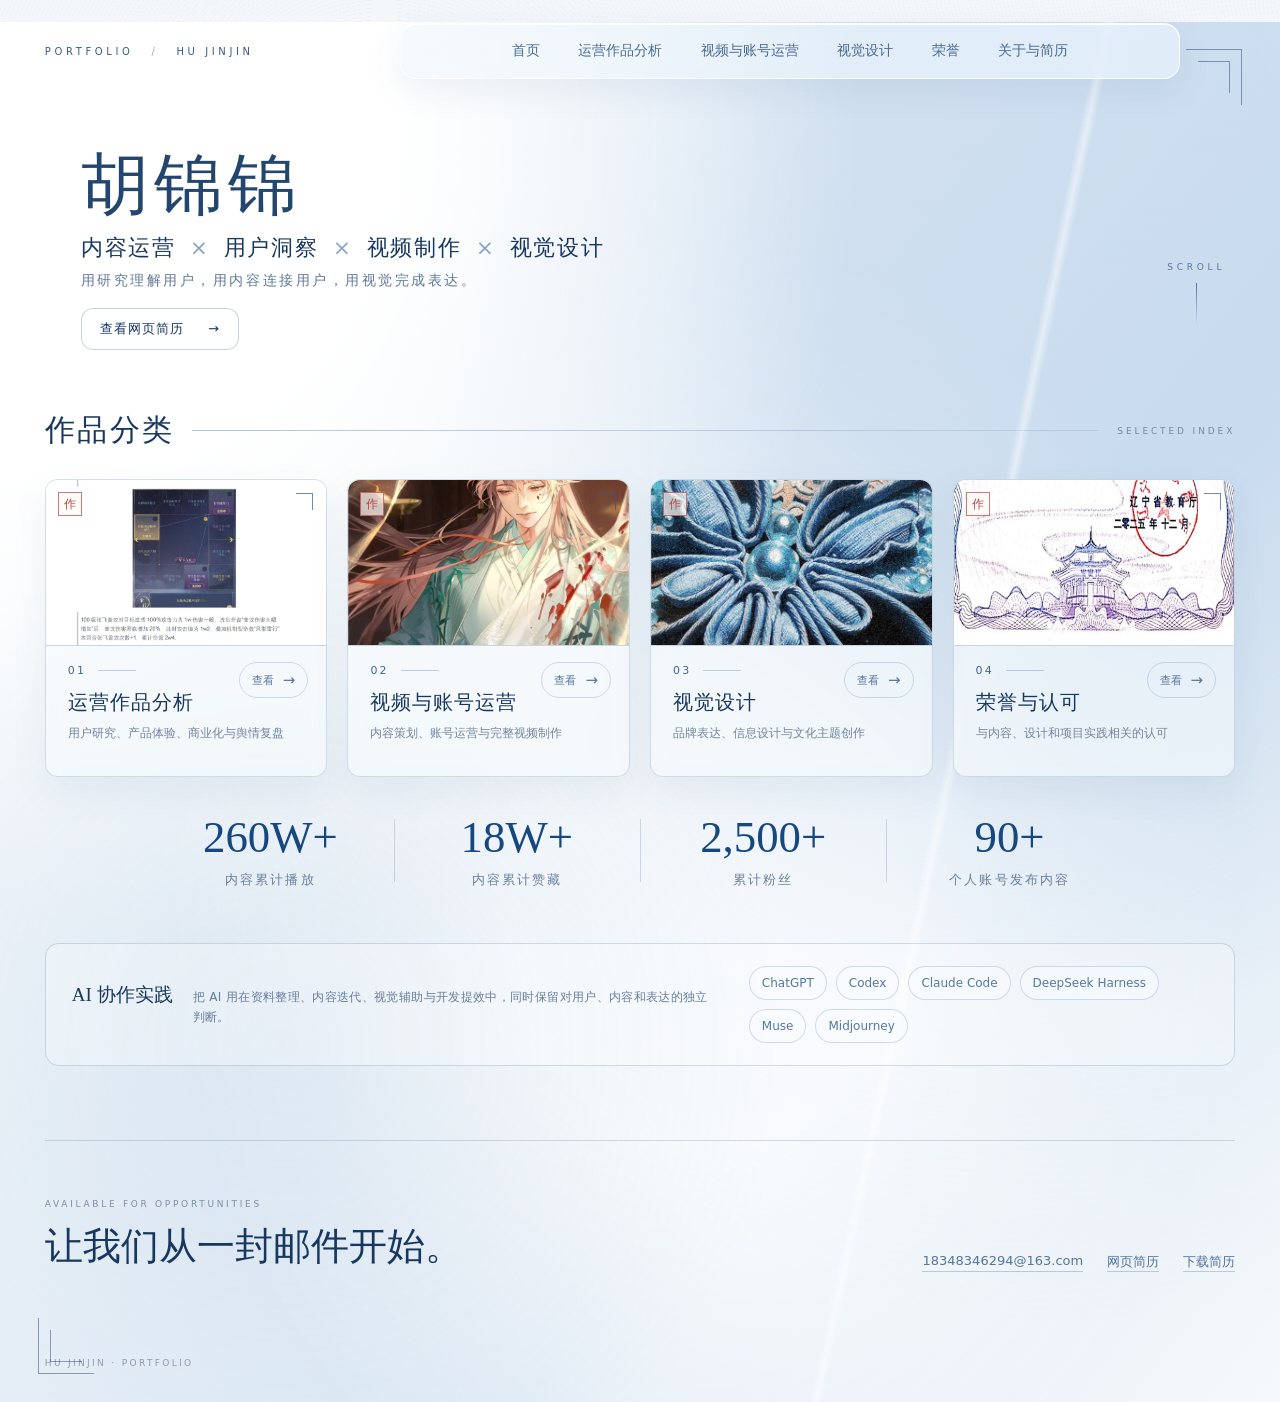
==== index.html @ 14b37a52 "Align supplemental video card aspect ratio" ====
<!doctype html>
<html lang="zh-CN">
  <head>
    <meta charset="UTF-8" />
    <meta name="viewport" content="width=device-width, initial-scale=1.0" />
    <meta name="description" content="胡锦锦的个人作品集：用户洞察、内容运营、视频制作与视觉设计。" />
    <meta name="theme-color" content="#eef4f9" />
    <title>胡锦锦｜个人作品集</title>
    <script type="module" crossorigin src="/assets/index-CHPSsjRW.js"></script>
    <link rel="stylesheet" crossorigin href="/assets/index-BAfhAoh1.css">
  </head>
  <body>
    <div id="root"></div>
  </body>
</html>
---- assets/index-BAfhAoh1.css ----
:root{--lightningcss-light:initial;--lightningcss-dark: ;color-scheme:light;color:#18375f;font-synthesis:none;text-rendering:optimizelegibility;--ink:#18375f;--ink-soft:#6f86a4;--line:#5377a040;--mist:#dce7f3;--paper:#f8fbfe;--ice:#6c96c8;--seal:#b44a48;--shadow:0 18px 50px #415b7e1f;--content:min(1440px, calc(100vw - 7vw));background:#f3f6fa;font-family:Noto Sans CJK SC,Microsoft YaHei,PingFang SC,system-ui,sans-serif}*{box-sizing:border-box}html{scroll-behavior:smooth}body{background:#f3f6fa;min-width:320px;min-height:100vh;margin:0}body,button,a{font:inherit}a{color:inherit;text-decoration:none}img{max-width:100%;display:block}button,a{touch-action:manipulation;-webkit-tap-highlight-color:#4c749e1f}:focus-visible{outline-offset:4px;outline:2px solid #315f92}h1,h2,h3{text-wrap:balance;scroll-margin-top:90px}.skip-link{z-index:200;color:#fff;background:#18375f;border-radius:8px;padding:10px 14px;transition:transform .18s;position:fixed;top:12px;left:16px;transform:translateY(-160%)}.skip-link:focus-visible{transform:translateY(0)}.site-page{isolation:isolate;background:radial-gradient(at 6% 8%,#fffffffa 0 19%,#fff0 46%),radial-gradient(at 82% 14%,#b2cce77a 0 17%,#d6e4f224 48%,#0000 66%),radial-gradient(at 55% 64%,#ffffffe0 0 20%,#fff0 54%),linear-gradient(128deg,#f8fbfe 0%,#edf3f9 36%,#dce8f4 68%,#f6f9fc 100%);min-height:100vh;position:relative;overflow-x:clip}.site-page:before{content:"";pointer-events:none;opacity:.28;mix-blend-mode:soft-light;z-index:-1;background-image:repeating-radial-gradient(circle at 30% 20%,#3251771a 0 .4px,#0000 .5px 4px),linear-gradient(90deg,#0000 0 51%,#fff9 51.1%,#0000 51.3%);position:fixed;inset:0}.ambient-layer{z-index:-1;background:linear-gradient(102deg,#0000 0 70%,#ffffff7a 70.5%,#0000 71%),radial-gradient(at 22% 74%,#97b8d72e,#0000 36%);animation:16s ease-in-out infinite alternate mist-drift;position:absolute;inset:0}.section-shell{width:var(--content);margin-inline:auto}.site-header{width:var(--content);z-index:50;grid-template-columns:270px 1fr;align-items:center;gap:30px;min-height:58px;margin:22px auto 0;display:grid;position:sticky;top:10px}.wordmark{letter-spacing:.36em;color:#365b87;white-space:nowrap;align-items:center;gap:18px;font-size:10px;display:flex}.wordmark i{opacity:.5;font-style:normal}.top-nav{-webkit-backdrop-filter:blur(18px)saturate(120%);backdrop-filter:blur(18px)saturate(120%);background:#eff6fc94;border:1px solid #ffffffd6;border-radius:16px;justify-content:center;justify-self:center;gap:clamp(22px,3vw,52px);width:min(780px,100%);padding:18px 30px;display:flex;box-shadow:0 12px 34px #49688b17,inset 0 1px #fffffff5}.top-nav a{color:#496a91;white-space:nowrap;font-size:14px;position:relative}.top-nav a:after{content:"";background:#315f92;height:1px;transition:left .2s,right .2s;position:absolute;bottom:-9px;left:50%;right:50%}.top-nav a:hover:after,.top-nav a.active:after{left:0;right:0}.top-nav a.active{color:#173f70}.hero{flex-direction:column;justify-content:center;min-height:330px;padding:38px 34% 24px 36px;display:flex;position:relative}.hero-kicker{display:none}.hero h1{letter-spacing:.08em;color:#23466f;margin:0 0 14px;font-family:Songti SC,STSong,serif;font-size:clamp(52px,5.3vw,82px);font-weight:400;line-height:.95}.hero-roles{letter-spacing:.08em;flex-wrap:wrap;align-items:center;gap:8px 14px;margin:0 0 10px;font-size:clamp(19px,1.7vw,28px);display:flex}.hero-roles i{color:#8aa5c5;font-style:normal;font-weight:200}.hero-intro{color:#5f7898;letter-spacing:.18em;margin:0 0 18px;font-size:14px}.hero-actions{flex-wrap:wrap;gap:16px;display:flex}.button{letter-spacing:.08em;border:1px solid #49709d4d;border-radius:15px;justify-content:space-between;align-items:center;gap:18px;min-width:205px;min-height:52px;padding:0 28px;font-size:15px;transition:transform .2s,box-shadow .2s,background .2s;display:inline-flex}.button:hover{transform:translateY(-2px)}.button-primary{color:#fff;background:linear-gradient(135deg,#416f9f,#76a1cd);box-shadow:0 12px 30px #3e689538}.button-secondary{-webkit-backdrop-filter:blur(8px);backdrop-filter:blur(8px);background:#ffffff57}.hero-resume-link{border-radius:12px;width:fit-content;min-width:158px;min-height:42px;padding:0 18px;font-size:13px}.scroll-note{color:#5377a2;justify-items:center;gap:11px;display:grid;position:absolute;top:55%;right:10px}.scroll-note span{letter-spacing:.42em;font-size:9px}.scroll-note i{background:linear-gradient(#4b76a9,#0000);width:1px;height:42px}.section-heading{grid-template-columns:auto 1fr auto;align-items:center;gap:18px;margin-bottom:28px;display:grid}.section-heading h2{letter-spacing:.08em;margin:0;font-family:Songti SC,STSong,serif;font-size:30px;font-weight:500}.section-heading>span{background:linear-gradient(90deg,#5278a36b,#5278a329);height:1px}.section-heading p{letter-spacing:.32em;color:#7188a4;margin:0;font-size:9px}.category-section{padding-bottom:34px}.category-grid{grid-template-columns:repeat(4,minmax(0,1fr));gap:20px;display:grid}.category-card{-webkit-backdrop-filter:blur(10px);backdrop-filter:blur(10px);background:#f8fbfe8c;border:1px solid #5b81aa3d;border-radius:13px;min-width:0;transition:transform .25s,border-color .25s,box-shadow .25s;overflow:hidden;box-shadow:0 14px 36px #42608414,inset 0 1px #fff}.category-card:hover{box-shadow:var(--shadow);border-color:#4d77a77a;transform:translateY(-4px)}.category-card>a{height:100%;display:block}.category-image{border-bottom:1px solid var(--line);background:#edf3f8;height:clamp(150px,13vw,205px);position:relative;overflow:hidden}.category-image img{object-fit:cover;width:100%;height:100%;transition:transform .55s cubic-bezier(.2,.7,.2,1)}.category-card:hover .category-image img{transform:scale(1.035)}.category-card:first-child .category-image img{object-position:50% 44%}.category-seal{width:24px;height:24px;color:var(--seal);background:#fffaf7b8;border:1px solid #ab413ead;place-items:center;font-family:Songti SC,serif;font-size:12px;display:grid;position:absolute;top:12px;left:12px}.card-corner{border-top:1px solid #305b8bb3;border-right:1px solid #305b8bb3;width:17px;height:17px;position:absolute;top:13px;right:13px}.category-copy{min-height:130px;padding:18px 22px 20px;position:relative}.category-meta{color:#3c6796;letter-spacing:.2em;align-items:center;gap:12px;width:calc(100% - 82px);font-size:11px;display:flex}.category-meta i{background:#48719e52;width:38px;height:1px;display:block}.category-copy h3{letter-spacing:.05em;margin:12px 0 8px;font-size:20px;font-weight:500}.category-copy p{color:#71859e;margin:0;font-size:12px;line-height:1.65}.card-action{color:#56789e;border:1px solid #577faa42;border-radius:999px;align-items:center;gap:9px;padding:8px 12px;font-size:11px;display:flex;position:absolute;top:16px;right:18px}.card-action b{font-size:15px;font-weight:400;transition:transform .2s}.category-card:hover .card-action b{transform:translate(3px)}.metrics-row{grid-template-columns:repeat(4,1fr);padding:0 8% 48px;display:grid}.metric{text-align:center;justify-items:center;gap:8px;min-width:0;padding:0 18px;display:grid;position:relative}.metric+.metric:before{content:"";background:var(--line);width:1px;height:80%;position:absolute;top:10%;left:0}.metric strong{font-variant-numeric:tabular-nums;color:#17477f;font-family:Georgia,Times New Roman,serif;font-size:clamp(36px,3.5vw,54px);font-weight:400}.metric span{color:#68809d;letter-spacing:.16em;font-size:13px}.frame-corner{z-index:2;opacity:.45;pointer-events:none;width:56px;height:56px;position:absolute}.frame-corner:before,.frame-corner:after{content:"";border-color:#7498c2;position:absolute;inset:0}.frame-corner:before{border-top:1px solid;border-left:1px solid}.frame-corner:after{border-top:1px solid;border-left:1px solid;inset:12px}.frame-corner-top{top:27px;right:3vw;transform:rotate(90deg)}.frame-corner-bottom{bottom:28px;left:3vw;transform:rotate(-90deg)}@keyframes mist-drift{0%{transform:translate(-1%)scale(1)}to{transform:translate(1%,-1%)scale(1.02)}}@media (width<=1100px){.site-header{grid-template-columns:1fr;gap:16px}.wordmark{justify-content:center}.top-nav{justify-content:flex-start;overflow-x:auto}.hero{padding-right:18%}.category-grid{grid-template-columns:repeat(2,minmax(0,1fr))}.category-image{height:260px}}@media (width<=680px){:root{--content:calc(100vw - 32px)}.site-header{margin-top:12px}.wordmark{justify-content:flex-start;font-size:8px}.top-nav{border-radius:13px;gap:24px;margin-inline:-4px;padding:14px 16px}.top-nav a{font-size:12px}.hero{justify-content:flex-start;min-height:350px;padding:42px 0 28px}.hero-kicker{color:#6e88a7;letter-spacing:.26em;margin:0 0 34px;font-size:9px;display:block}.hero h1{font-size:clamp(52px,17vw,70px)}.hero-roles{gap:7px 10px;font-size:19px}.hero-intro{max-width:300px;line-height:1.9}.hero-actions{display:flex}.hero-resume-link{width:fit-content}.scroll-note{display:none}.section-heading{grid-template-columns:auto 1fr}.section-heading p{display:none}.section-heading h2{font-size:26px}.category-grid{grid-template-columns:repeat(2,minmax(0,1fr));gap:12px}.category-card{border-radius:10px}.category-image{height:clamp(96px,31vw,138px)}.category-copy{min-height:82px;padding:11px 12px 13px}.category-meta{gap:7px;width:100%;font-size:9px}.category-meta i{width:20px}.category-copy h3{letter-spacing:0;margin:7px 0 0;font-size:14px;line-height:1.4}.category-copy p,.category-copy .card-action{display:none}.metrics-row{grid-template-columns:repeat(2,1fr);gap:34px 0;padding:4px 0 58px}.metric:nth-child(3):before{display:none}.metric strong{font-size:38px}.metric span{letter-spacing:.1em;font-size:11px}.frame-corner{display:none}}@media (prefers-reduced-motion:reduce){*,:before,:after{scroll-behavior:auto!important;transition-duration:.01ms!important;animation:none!important}}.inner-page{min-height:100vh;padding-bottom:90px}.page-main,.detail-main{padding-top:82px}.page-title{max-width:780px;margin-bottom:52px}.page-title>p,.detail-header>div>p{color:#7590ae;letter-spacing:.32em;margin:0 0 14px;font-size:10px}.page-title h1,.detail-header h1{letter-spacing:.04em;margin:0;font-family:Songti SC,STSong,serif;font-size:clamp(44px,5.5vw,78px);font-weight:400}.page-title>span,.detail-header>div>span{color:#637c9b;letter-spacing:.08em;margin-top:20px;line-height:1.9;display:block}.category-title-page{grid-template-columns:1fr;display:grid}.work-index-grid{grid-template-columns:repeat(3,1fr);gap:22px;display:grid}.work-index-grid article{border:1px solid var(--line);background:#ffffff85;border-radius:14px;overflow:hidden}.work-index-grid img{aspect-ratio:4/3;object-fit:cover;width:100%}.work-index-grid article div{padding:22px}.work-index-grid small{color:#6687ac;letter-spacing:.2em}.work-index-grid h2{margin:12px 0 8px;font-size:24px;font-weight:500}.work-index-grid p{color:#6e83a0;line-height:1.75}.project-grid{grid-template-columns:repeat(2,minmax(0,1fr));gap:28px;display:grid}.project-grid.compact{grid-template-columns:repeat(3,minmax(0,1fr));gap:18px}.project-card{border:1px solid var(--line);background:#fafcff9e;border-radius:14px;min-width:0;transition:transform .25s,border-color .25s;overflow:hidden;box-shadow:0 18px 45px #3f5b7d14}.project-card:hover{border-color:#4c77a580;transform:translateY(-4px)}.project-card-media{background:#e8eff6;height:310px;position:relative;overflow:hidden}.project-grid.compact .project-card-media{height:220px}.project-card-media img{object-fit:cover;width:100%;height:100%;transition:transform .45s}.project-card:hover img{transform:scale(1.025)}.project-type{color:#244d78;-webkit-backdrop-filter:blur(8px);backdrop-filter:blur(8px);background:#f6fafdd1;border:1px solid #fffc;border-radius:999px;padding:7px 11px;font-size:11px;position:absolute;bottom:16px;left:16px}.project-card-copy{padding:24px 26px 27px}.project-card-copy>p{color:#8297b0;letter-spacing:.22em;margin:0 0 8px;font-size:10px}.project-card-copy h2{margin:0 0 12px;font-family:Songti SC,serif;font-size:26px;font-weight:500;line-height:1.35}.project-grid.compact .project-card-copy h2{font-size:21px}.project-card-copy>span{color:#6d829e;font-size:13px;line-height:1.75}.project-metrics{gap:24px;margin-top:20px;display:flex}.project-metrics b{font-family:Georgia,serif;font-size:26px;font-weight:400}.project-metrics small{color:#7389a3;font-family:inherit;font-size:11px}.document-cover{color:#54779f;background:linear-gradient(135deg,#eef4f9,#dce8f3);place-items:center;width:100%;height:100%;display:grid}.document-cover span{letter-spacing:.15em;font-family:Georgia,serif;font-size:44px}.document-cover i{background:#4a709b66;width:38%;height:1px;position:absolute}.disclosure{border-top:1px solid var(--line);border-bottom:1px solid var(--line);margin-top:46px}.disclosure>button{width:100%;color:var(--ink);cursor:pointer;letter-spacing:.08em;background:0 0;border:0;justify-content:space-between;align-items:center;padding:24px 4px;font-size:20px;display:flex}.disclosure>button i{font-size:20px;font-style:normal;font-weight:300}.disclosure-panel{padding:10px 0 38px}.more-groups{gap:46px;display:grid}.more-groups h2{margin:0 0 18px;font-family:Songti SC,serif;font-weight:500}.detail-main{max-width:1040px}.detail-header{border-bottom:1px solid var(--line);grid-template-columns:minmax(0,1fr) auto;align-items:end;gap:44px;padding-bottom:38px;display:grid}.detail-header h1{white-space:nowrap;max-width:none;font-size:clamp(32px,3.3vw,52px);line-height:1.15}.tag-list{flex-wrap:wrap;justify-content:flex-end;gap:8px;margin:0;padding:0;list-style:none;display:flex}.tag-list li{border:1px solid var(--line);color:#6782a1;border-radius:999px;padding:7px 11px;font-size:11px}.detail-metrics{gap:18px;margin:34px 0;display:flex}.detail-metrics p{border:1px solid var(--line);background:#ffffff73;gap:3px;min-width:120px;margin:0;padding:18px 22px;display:grid}.detail-metrics strong{font-family:Georgia,serif;font-size:32px;font-weight:400}.detail-metrics span{color:#7187a2;font-size:11px}.detail-note{background:#ffffff61;border-left:2px solid #7398c2;max-width:840px;margin:32px 0;padding:22px 26px}.contribution-list{gap:12px;margin:0;display:grid}.contribution-list>div{grid-template-columns:90px minmax(0,1fr);gap:18px;display:grid}.contribution-list dt{color:#315f92;letter-spacing:.1em;font-size:13px;font-weight:600}.contribution-list dd{color:#637d9a;margin:0;line-height:1.75}.contribution-list p{margin:0}.contribution-list p+p{margin-top:6px}.document-case{border-top:1px solid var(--line);margin-top:52px;padding-top:30px}.document-case>h2{margin:0 0 24px;font-family:Songti SC,serif;font-size:30px;font-weight:500}.document-sections{grid-template-columns:repeat(2,minmax(0,1fr));gap:16px;display:grid}.document-sections article{border:1px solid var(--line);background:#ffffff61;border-radius:12px;padding:24px}.document-sections h3{margin:0 0 12px;font-size:17px;font-weight:500}.document-sections p{color:#637d9a;margin:0;line-height:1.8}.document-sections p+p{margin-top:10px}.document-material-gallery{grid-template-columns:repeat(3,minmax(0,1fr));gap:14px;margin-top:22px;display:grid}.document-material-gallery img{aspect-ratio:4/3;object-fit:contain;border:1px solid var(--line);background:#fff;border-radius:10px;width:100%;height:auto}.pdf-gallery{grid-template-columns:repeat(2,minmax(0,1fr));gap:22px;margin-top:52px;display:grid}.pdf-gallery figure{border:1px solid var(--line);background:#fff;margin:0;position:relative;box-shadow:0 12px 32px #39557614}.pdf-gallery img{width:100%;height:auto}.pdf-gallery figcaption{color:#6684a7;background:#f4f8fce0;padding:5px 7px;font-size:9px;position:absolute;bottom:10px;right:12px}.visual-gallery{grid-template-columns:repeat(2,minmax(0,1fr));align-items:start;gap:22px;margin-top:52px;display:grid}.blue-knot-gallery{grid-template-columns:repeat(3,minmax(0,1fr));gap:14px}.blue-knot-gallery button{aspect-ratio:3/4;height:100%}.blue-knot-gallery img{object-fit:contain;width:100%;height:100%}.visual-gallery button,.series-rail button,.museum-collage button,.heritage-split button,.poster-row button{border:1px solid var(--line);cursor:zoom-in;background:#ffffffbd;min-width:0;margin:0;padding:0;overflow:hidden;box-shadow:0 12px 32px #39557614}.visual-gallery img{width:100%;height:auto;display:block}.series-groups{gap:68px;margin-top:58px;display:grid}.series-group{min-width:0}.series-group>header{border-top:1px solid var(--line);grid-template-columns:minmax(180px,.55fr) minmax(0,1.45fr);align-items:start;gap:38px;margin-bottom:22px;padding-top:24px;display:grid}.series-group>header>h2{margin:7px 0 0;font-family:Songti SC,serif;font-size:28px;font-weight:500}.series-group .contribution-note{background:0 0;max-width:none;margin:0;padding:4px 0 4px 24px}.series-rail{grid-auto-columns:minmax(0,1fr);grid-auto-flow:column;gap:14px;display:grid}.series-rail button{aspect-ratio:3/4;border-radius:10px}.series-rail img{object-fit:cover;width:100%;height:100%;display:block}.museum-collage{aspect-ratio:1040/881;grid-template-rows:repeat(3,minmax(0,1fr));grid-template-columns:repeat(5,minmax(0,1fr));gap:14px;margin-top:54px;display:grid}.museum-collage button{border-radius:12px}.museum-collage img{object-fit:contain;width:100%;height:100%;display:block}.museum-collage .museum-collage-primary{grid-area:1/1/span 3/span 3}.heritage-split{aspect-ratio:1040/881;grid-template-rows:repeat(2,minmax(0,1fr));grid-template-columns:repeat(5,minmax(0,1fr));gap:14px;margin-top:54px;display:grid}.heritage-split .heritage-split-primary{grid-area:1/1/span 2/span 3}.heritage-split button:nth-child(2){grid-area:1/4}.heritage-split button:nth-child(3){grid-area:1/5}.heritage-split button:nth-child(4){grid-area:2/4/auto/span 2}.heritage-split img{object-fit:contain;width:100%;height:100%}.poster-row{grid-template-columns:repeat(3,minmax(0,1fr));gap:14px;margin-top:54px;display:grid}.poster-row button{aspect-ratio:3/4}.poster-row img{object-fit:contain;width:100%;height:100%}.lazy-video{border:1px solid var(--line);background:#0d1a28;border-radius:14px;max-width:880px;margin:44px auto;position:relative;overflow:hidden}.lazy-video video{aspect-ratio:16/9;object-fit:contain;width:100%;max-height:76vh;display:block}.lazy-video>img{z-index:1;object-fit:contain;background:#0d1a28;width:100%;height:100%;display:block;position:absolute;inset:0}.lazy-video>button{z-index:2;color:#fff;cursor:pointer;background:linear-gradient(#0000 45%,#0a19286b);border:0;place-content:center;justify-items:center;gap:9px;display:grid;position:absolute;inset:0}.lazy-video>button span{-webkit-backdrop-filter:blur(8px);backdrop-filter:blur(8px);background:#e1effa38;border:1px solid #ffffffbf;border-radius:50%;place-items:center;width:64px;height:64px;padding-left:4px;font-size:21px;display:grid}.lazy-video>button small{letter-spacing:.14em}.video-player-shell{background:#0c1723;position:relative}.video-player-shell video{width:100%;display:block}.video-state{z-index:2;color:#fff;-webkit-backdrop-filter:blur(10px);backdrop-filter:blur(10px);letter-spacing:.04em;background:#0d1d2db8;border:1px solid #ffffff38;border-radius:999px;margin:0;padding:8px 12px;font-size:12px;position:absolute;bottom:20px;left:50%;transform:translate(-50%)}.video-state-error{color:#fff4f1;background:#4b2224d1}.detail-list-link{color:#6784a4;letter-spacing:.06em;align-items:center;min-height:44px;margin:-18px 0 20px;font-size:12px;display:inline-flex}.detail-list-link:hover{color:#285886}.source-link{border:1px solid var(--line);background:#ffffff73;border-radius:12px;margin-top:28px;padding:13px 20px;display:inline-flex}.detail-pagination{pointer-events:none;z-index:35;justify-content:space-between;display:flex;position:fixed;inset:50% 18px auto;transform:translateY(-50%)}.detail-pagination a{pointer-events:auto;color:#315f92;-webkit-backdrop-filter:blur(14px);backdrop-filter:blur(14px);text-align:center;background:#f1f7fca8;border:1px solid #537aa429;border-radius:11px;place-items:center;width:126px;min-height:44px;padding:8px 10px;font-size:11px;display:grid;box-shadow:0 7px 18px #2d4c6f0f}.honor-grid{grid-template-columns:repeat(2,minmax(0,1fr));gap:24px;display:grid}.honor-card{border:1px solid var(--line);background:#ffffff94;border-radius:14px;grid-template-columns:42% 1fr;min-height:300px;display:grid;overflow:hidden;box-shadow:0 16px 42px #3f5b7d14}.honor-card>img{object-fit:cover;object-position:center;border-right:1px solid var(--line);width:100%;height:100%;max-height:380px}.honor-card>div{flex-direction:column;align-items:flex-start;padding:26px;display:flex}.honor-card p,.honor-list p{color:#6d87a5;letter-spacing:.12em;margin:0 0 12px;font-size:11px}.honor-card .honor-result,.honor-list .honor-result{color:#315f92;letter-spacing:.06em;margin-bottom:14px;font-size:17px;font-weight:600;line-height:1.4}.honor-card h2,.honor-list h2{margin:0 0 12px;font-family:Songti SC,serif;font-size:23px;font-weight:500;line-height:1.45}.honor-card span,.honor-list span{color:#7488a1;font-size:12px;line-height:1.6}.honor-card button{border:1px solid var(--line);color:#315d8b;cursor:pointer;background:#f5fafed1;border-radius:9px;margin-top:auto;padding:9px 14px}.honor-list{grid-template-columns:repeat(3,minmax(0,1fr));gap:14px;display:grid}.honor-card-compact{min-height:0;box-shadow:none;flex-direction:column;display:flex}.honor-card-compact>img{object-fit:contain;border-right:0;border-bottom:1px solid var(--line);background:#ffffffb3;width:100%;height:190px}.honor-card-compact>div{flex:1;padding:16px}.honor-list h2{font-size:16px}.more-video-intro{color:#627d9a;margin:0 0 22px;line-height:1.8}.more-video-grid{grid-template-columns:repeat(3,minmax(0,1fr));gap:18px;display:grid}.more-video-grid>button{border:1px solid var(--line);min-width:0;color:var(--ink);text-align:left;cursor:pointer;background:#ffffff73;border-radius:13px;padding:0 0 16px;overflow:hidden}.more-video-cover{aspect-ratio:16/9;background:#152638;display:block;position:relative;overflow:hidden}.more-video-cover img{object-fit:cover;width:100%;height:100%}.more-video-cover i{color:#fff;-webkit-backdrop-filter:blur(8px);backdrop-filter:blur(8px);background:#2d4b6957;border:1px solid #fffc;border-radius:50%;place-items:center;width:46px;height:46px;padding-left:3px;font-style:normal;display:grid;position:absolute;inset:50% auto auto 50%;transform:translate(-50%,-50%)}.more-video-grid strong,.more-video-grid small{margin-inline:16px;display:block}.more-video-grid strong{margin-top:15px;font-weight:500}.more-video-grid small{color:#7188a4;margin-top:7px;line-height:1.7}.supplemental-video-player{background:#0c1723;width:100%;display:block}.supplemental-video-player video{object-fit:contain;width:100%;max-height:calc(100vh - 150px)}.supplemental-video-player.is-landscape,.supplemental-video-player.is-landscape video{aspect-ratio:16/9}#more-video-1{scroll-margin-top:120px}.media-dialog-backdrop{z-index:100;-webkit-backdrop-filter:blur(16px);backdrop-filter:blur(16px);background:#10243b8a;place-items:center;padding:28px;display:grid;position:fixed;inset:0}.media-dialog{background:#eef4f9;border:1px solid #ffffffb3;border-radius:16px;grid-template-rows:auto minmax(0,1fr);width:min(980px,100%);max-height:calc(100vh - 56px);display:grid;overflow:hidden;box-shadow:0 28px 80px #10274252}.media-dialog-bar{border-bottom:1px solid var(--line);justify-content:space-between;align-items:center;gap:20px;padding:14px 18px;display:flex}.media-dialog-bar p{text-overflow:ellipsis;white-space:nowrap;margin:0;overflow:hidden}.media-dialog-bar button{border:1px solid var(--line);width:42px;height:42px;color:var(--ink);cursor:pointer;background:#fff;border-radius:50%;flex:none;font-size:24px}.media-dialog-content{overscroll-behavior:contain;padding:20px;overflow:auto}.media-dialog-content img{object-fit:contain;width:auto;max-width:100%;max-height:calc(100vh - 150px);margin:auto}@media (width<=900px){.page-main,.detail-main{padding-top:56px}.work-index-grid,.project-grid,.project-grid.compact{grid-template-columns:1fr}.project-card-media,.project-grid.compact .project-card-media{height:min(48vw,300px)}.detail-header{grid-template-columns:1fr}.detail-header h1{white-space:normal}.tag-list{justify-content:flex-start}.detail-pagination{padding:8px max(12px, env(safe-area-inset-right)) calc(8px + env(safe-area-inset-bottom)) max(12px, env(safe-area-inset-left));border-top:1px solid var(--line);-webkit-backdrop-filter:blur(18px);backdrop-filter:blur(18px);background:#ecf4faf0;grid-template-columns:1fr 1fr;gap:1px;display:grid;inset:auto 0 0;transform:none}.detail-pagination a{width:auto;min-height:44px;box-shadow:none;border-radius:10px}.detail-main{padding-bottom:80px}.honor-list,.more-video-grid{grid-template-columns:repeat(2,minmax(0,1fr))}}@media (width<=620px){.page-title{margin-bottom:38px}.page-title h1{font-size:43px}.project-card-copy{padding:15px 16px 17px}.project-card-copy h2{margin-bottom:8px;font-size:18px}.project-card-copy>p{margin-bottom:6px;font-size:9px}.project-card-copy>span{font-size:12px;line-height:1.6}.project-grid,.project-grid.compact{gap:14px}.pdf-gallery,.visual-gallery{grid-template-columns:1fr}.detail-header h1{font-size:clamp(30px,9vw,38px)}.detail-metrics{flex-wrap:wrap}.document-sections,.document-material-gallery{grid-template-columns:1fr}.document-material-gallery img{height:auto}.honor-grid,.honor-card{grid-template-columns:1fr}.honor-card>img{border-right:0;border-bottom:1px solid var(--line);height:260px}.honor-list{grid-template-columns:repeat(2,minmax(0,1fr))}.series-group>header{grid-template-columns:1fr;gap:16px}.series-rail{scroll-snap-type:x mandatory;grid-auto-columns:minmax(238px,76vw);padding-bottom:10px;overflow-x:auto}.series-rail button{scroll-snap-align:start}.museum-collage{aspect-ratio:auto;grid-template-rows:none;grid-template-columns:repeat(2,minmax(0,1fr));grid-auto-rows:auto;gap:10px}.museum-collage .museum-collage-primary{grid-area:auto/1/auto/-1}.museum-collage button:nth-child(n+2){grid-area:auto}.heritage-split{aspect-ratio:auto;grid-template-rows:none;grid-template-columns:repeat(2,minmax(0,1fr));grid-auto-rows:auto;gap:10px}.heritage-split .heritage-split-primary{grid-area:auto/1/auto/-1}.heritage-split button:nth-child(n+2){grid-area:auto}.poster-row{scroll-snap-type:x mandatory;grid-template-columns:none;grid-auto-columns:minmax(238px,76vw);grid-auto-flow:column;padding-bottom:10px;overflow-x:auto}.poster-row button{scroll-snap-align:start}.blue-knot-gallery{scroll-snap-type:x mandatory;grid-template-columns:none;grid-auto-columns:minmax(238px,76vw);grid-auto-flow:column;padding-bottom:10px;overflow-x:auto}.blue-knot-gallery button{scroll-snap-align:start}.honor-card-compact>img{height:150px}.more-video-grid{grid-template-columns:1fr}.contribution-list>div{grid-template-columns:1fr;gap:5px}.media-dialog-backdrop{padding:10px}}.ai-practice{border:1px solid var(--line);background:#ffffff47;border-radius:14px;grid-template-columns:minmax(0,1.4fr) minmax(320px,1fr);align-items:center;gap:34px;margin-top:6px;margin-bottom:74px;padding:22px 26px;display:grid}.ai-practice-copy{align-items:baseline;gap:20px;display:flex}.ai-practice h2{flex:none;margin:0;font-family:Songti SC,serif;font-size:19px;font-weight:500}.ai-practice p{color:#657e9a;letter-spacing:.03em;margin:0;font-size:12px;line-height:1.7}.ai-practice ul{flex-wrap:wrap;gap:9px;margin:0;padding:0;list-style:none;display:flex}.ai-practice li{border:1px solid var(--line);color:#55789f;background:#f8fbfe8f;border-radius:999px;padding:9px 12px;font-size:12px}.site-footer{border-top:1px solid var(--line);grid-template-columns:1fr auto;align-items:end;gap:46px;padding:58px 0 34px;display:grid;position:relative}.site-footer p{color:#7890aa;letter-spacing:.3em;margin:0 0 12px;font-size:9px}.site-footer h2{margin:0;font-family:Songti SC,serif;font-size:clamp(30px,3vw,48px);font-weight:400}.footer-links{color:#537598;flex-wrap:wrap;justify-content:flex-end;gap:12px 24px;font-size:13px;display:flex}.footer-links a{border-bottom:1px solid #4b709752}.site-footer>small{color:#899aaf;letter-spacing:.26em;grid-column:1/-1;margin-top:40px;font-size:9px}.resume-main{max-width:1180px}.resume-header{border-bottom:1px solid var(--line);grid-template-columns:minmax(0,1fr) auto;align-items:end;gap:42px;padding-bottom:48px;display:grid}.resume-header p{color:#7890aa;letter-spacing:.3em;margin:0 0 14px;font-size:10px}.resume-header h1{margin:0;font-family:Songti SC,serif;font-size:clamp(48px,6vw,82px);font-weight:400}.resume-header>div>span{color:#66809e;max-width:720px;margin-top:18px;line-height:1.8;display:block}.resume-intro{grid-template-columns:190px 1fr;gap:34px;margin:54px 0;display:grid}.resume-intro h2{letter-spacing:.16em;margin:0;font-size:14px}.resume-intro p{color:#5f7997;max-width:820px;margin:0;font-size:17px;line-height:2}.resume-sections{border-top:1px solid var(--line)}.resume-section{border-bottom:1px solid var(--line);grid-template-columns:230px 1fr;gap:32px;padding:45px 0;display:grid}.resume-section>header{align-items:baseline;gap:16px;display:flex}.resume-section>header span{color:#6a8bae;letter-spacing:.18em;font-size:10px}.resume-section>header h2{margin:0;font-family:Songti SC,serif;font-size:24px;font-weight:500}.resume-section article{grid-template-columns:145px 1fr;gap:28px;padding:0 0 34px;display:grid}.resume-section article:last-child{padding-bottom:0}.resume-section time{color:#7890aa;font-size:12px}.resume-section h3{margin:0 0 8px;font-size:17px;font-weight:500}.resume-subtitle{color:#6c85a1;margin:0 0 10px}.resume-section ul{color:#657d99;margin:12px 0 0;padding-left:1.25em;line-height:1.9}.skill-groups{grid-template-columns:repeat(2,minmax(0,1fr));gap:16px;display:grid}.skill-groups section{border:1px solid var(--line);background:#ffffff52;border-radius:12px;padding:18px 20px}.skill-groups h3{color:#557493;letter-spacing:.1em;margin-bottom:12px;font-size:13px}.skill-groups ul{flex-wrap:wrap;gap:8px;margin:0;padding:0;list-style:none;display:flex}.skill-groups li{color:#607b98;background:#f8fbfe94;border:1px solid #5b7ea433;border-radius:999px;padding:6px 10px;font-size:12px;line-height:1.2}@media (pointer:fine){html{overscroll-behavior:none}}@media (width<=680px){.ai-practice{grid-template-columns:1fr;gap:16px;margin-bottom:54px;padding:20px}.ai-practice-copy{gap:8px;display:grid}.site-footer{grid-template-columns:1fr}.footer-links{justify-content:flex-start}.resume-header{grid-template-columns:1fr}.resume-header .button{width:100%}.resume-intro,.resume-section,.resume-section article{grid-template-columns:1fr;gap:18px}.skill-groups{grid-template-columns:1fr}}
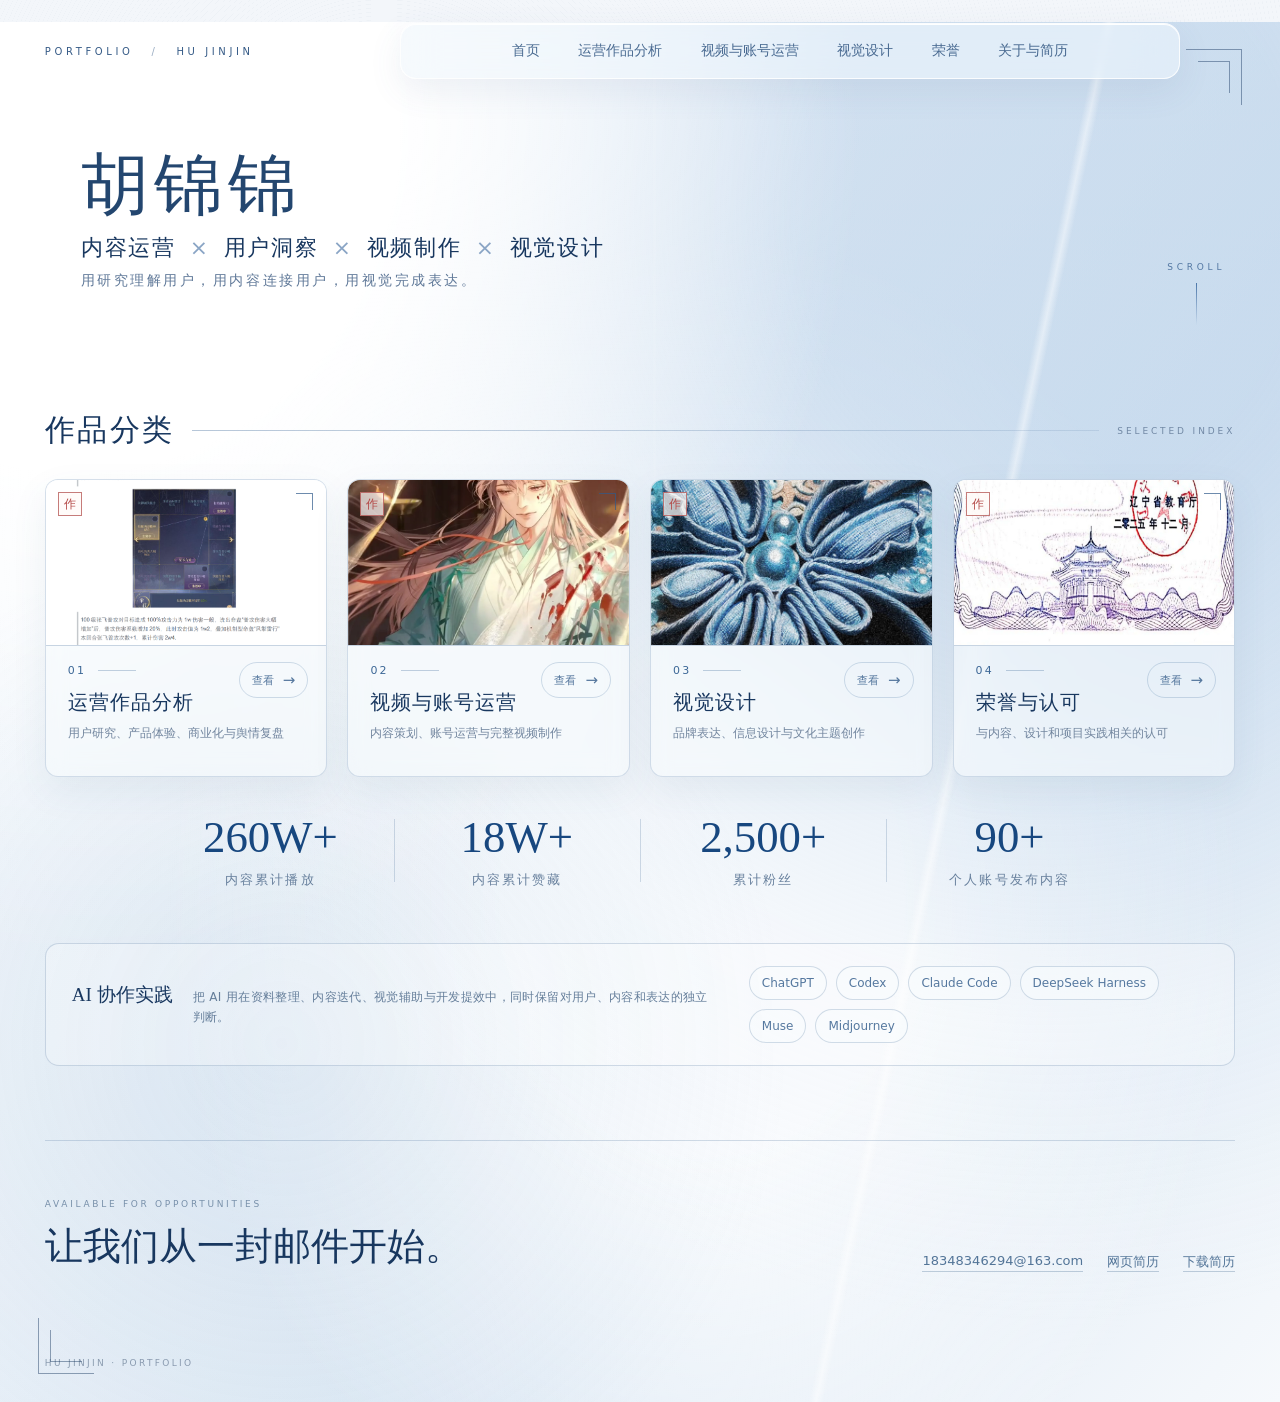
==== commit 40d3d4b4: "Hide video metrics from preview cards" ====
--- a/index.html
+++ b/index.html
@@ -6,8 +6,8 @@
     <meta name="description" content="胡锦锦的个人作品集：用户洞察、内容运营、视频制作与视觉设计。" />
     <meta name="theme-color" content="#eef4f9" />
     <title>胡锦锦｜个人作品集</title>
-    <script type="module" crossorigin src="/assets/index-CHPSsjRW.js"></script>
-    <link rel="stylesheet" crossorigin href="/assets/index-BAfhAoh1.css">
+    <script type="module" crossorigin src="/assets/index-D4a0IZMY.js"></script>
+    <link rel="stylesheet" crossorigin href="/assets/index-COBpr-W-.css">
   </head>
   <body>
     <div id="root"></div>
--- a/assets/index-COBpr-W-.css
+++ b/assets/index-COBpr-W-.css
@@ -0,0 +1 @@
+:root{--lightningcss-light:initial;--lightningcss-dark: ;color-scheme:light;color:#18375f;font-synthesis:none;text-rendering:optimizelegibility;--ink:#18375f;--ink-soft:#6f86a4;--line:#5377a040;--mist:#dce7f3;--paper:#f8fbfe;--ice:#6c96c8;--seal:#b44a48;--shadow:0 18px 50px #415b7e1f;--content:min(1440px, calc(100vw - 7vw));background:#f3f6fa;font-family:Noto Sans CJK SC,Microsoft YaHei,PingFang SC,system-ui,sans-serif}*{box-sizing:border-box}html{scroll-behavior:smooth}body{background:#f3f6fa;min-width:320px;min-height:100vh;margin:0}body,button,a{font:inherit}a{color:inherit;text-decoration:none}img{max-width:100%;display:block}button,a{touch-action:manipulation;-webkit-tap-highlight-color:#4c749e1f}:focus-visible{outline-offset:4px;outline:2px solid #315f92}h1,h2,h3{text-wrap:balance;scroll-margin-top:90px}.skip-link{z-index:200;color:#fff;background:#18375f;border-radius:8px;padding:10px 14px;transition:transform .18s;position:fixed;top:12px;left:16px;transform:translateY(-160%)}.skip-link:focus-visible{transform:translateY(0)}.site-page{isolation:isolate;background:radial-gradient(at 6% 8%,#fffffffa 0 19%,#fff0 46%),radial-gradient(at 82% 14%,#b2cce77a 0 17%,#d6e4f224 48%,#0000 66%),radial-gradient(at 55% 64%,#ffffffe0 0 20%,#fff0 54%),linear-gradient(128deg,#f8fbfe 0%,#edf3f9 36%,#dce8f4 68%,#f6f9fc 100%);min-height:100vh;position:relative;overflow-x:clip}.site-page:before{content:"";pointer-events:none;opacity:.28;mix-blend-mode:soft-light;z-index:-1;background-image:repeating-radial-gradient(circle at 30% 20%,#3251771a 0 .4px,#0000 .5px 4px),linear-gradient(90deg,#0000 0 51%,#fff9 51.1%,#0000 51.3%);position:fixed;inset:0}.ambient-layer{z-index:-1;background:linear-gradient(102deg,#0000 0 70%,#ffffff7a 70.5%,#0000 71%),radial-gradient(at 22% 74%,#97b8d72e,#0000 36%);animation:16s ease-in-out infinite alternate mist-drift;position:absolute;inset:0}.section-shell{width:var(--content);margin-inline:auto}.site-header{width:var(--content);z-index:50;grid-template-columns:270px 1fr;align-items:center;gap:30px;min-height:58px;margin:22px auto 0;display:grid;position:sticky;top:10px}.wordmark{letter-spacing:.36em;color:#365b87;white-space:nowrap;align-items:center;gap:18px;font-size:10px;display:flex}.wordmark i{opacity:.5;font-style:normal}.top-nav{-webkit-backdrop-filter:blur(18px)saturate(120%);backdrop-filter:blur(18px)saturate(120%);background:#eff6fc94;border:1px solid #ffffffd6;border-radius:16px;justify-content:center;justify-self:center;gap:clamp(22px,3vw,52px);width:min(780px,100%);padding:18px 30px;display:flex;box-shadow:0 12px 34px #49688b17,inset 0 1px #fffffff5}.top-nav a{color:#496a91;white-space:nowrap;font-size:14px;position:relative}.top-nav a:after{content:"";background:#315f92;height:1px;transition:left .2s,right .2s;position:absolute;bottom:-9px;left:50%;right:50%}.top-nav a:hover:after,.top-nav a.active:after{left:0;right:0}.top-nav a.active{color:#173f70}.hero{flex-direction:column;justify-content:center;min-height:330px;padding:38px 34% 24px 36px;display:flex;position:relative}.hero-kicker{display:none}.hero h1{letter-spacing:.08em;color:#23466f;margin:0 0 14px;font-family:Songti SC,STSong,serif;font-size:clamp(52px,5.3vw,82px);font-weight:400;line-height:.95}.hero-roles{letter-spacing:.08em;flex-wrap:wrap;align-items:center;gap:8px 14px;margin:0 0 10px;font-size:clamp(19px,1.7vw,28px);display:flex}.hero-roles i{color:#8aa5c5;font-style:normal;font-weight:200}.hero-intro{color:#5f7898;letter-spacing:.18em;margin:0 0 18px;font-size:14px}.hero-actions{flex-wrap:wrap;gap:16px;display:flex}.button{letter-spacing:.08em;border:1px solid #49709d4d;border-radius:15px;justify-content:space-between;align-items:center;gap:18px;min-width:205px;min-height:52px;padding:0 28px;font-size:15px;transition:transform .2s,box-shadow .2s,background .2s;display:inline-flex}.button:hover{transform:translateY(-2px)}.button-primary{color:#fff;background:linear-gradient(135deg,#416f9f,#76a1cd);box-shadow:0 12px 30px #3e689538}.button-secondary{-webkit-backdrop-filter:blur(8px);backdrop-filter:blur(8px);background:#ffffff57}.hero-resume-link{border-radius:12px;width:fit-content;min-width:158px;min-height:42px;padding:0 18px;font-size:13px}.scroll-note{color:#5377a2;justify-items:center;gap:11px;display:grid;position:absolute;top:55%;right:10px}.scroll-note span{letter-spacing:.42em;font-size:9px}.scroll-note i{background:linear-gradient(#4b76a9,#0000);width:1px;height:42px}.section-heading{grid-template-columns:auto 1fr auto;align-items:center;gap:18px;margin-bottom:28px;display:grid}.section-heading h2{letter-spacing:.08em;margin:0;font-family:Songti SC,STSong,serif;font-size:30px;font-weight:500}.section-heading>span{background:linear-gradient(90deg,#5278a36b,#5278a329);height:1px}.section-heading p{letter-spacing:.32em;color:#7188a4;margin:0;font-size:9px}.category-section{padding-bottom:34px}.category-grid{grid-template-columns:repeat(4,minmax(0,1fr));gap:20px;display:grid}.category-card{-webkit-backdrop-filter:blur(10px);backdrop-filter:blur(10px);background:#f8fbfe8c;border:1px solid #5b81aa3d;border-radius:13px;min-width:0;transition:transform .25s,border-color .25s,box-shadow .25s;overflow:hidden;box-shadow:0 14px 36px #42608414,inset 0 1px #fff}.category-card:hover{box-shadow:var(--shadow);border-color:#4d77a77a;transform:translateY(-4px)}.category-card>a{height:100%;display:block}.category-image{border-bottom:1px solid var(--line);background:#edf3f8;height:clamp(150px,13vw,205px);position:relative;overflow:hidden}.category-image img{object-fit:cover;width:100%;height:100%;transition:transform .55s cubic-bezier(.2,.7,.2,1)}.category-card:hover .category-image img{transform:scale(1.035)}.category-card:first-child .category-image img{object-position:50% 44%}.category-seal{width:24px;height:24px;color:var(--seal);background:#fffaf7b8;border:1px solid #ab413ead;place-items:center;font-family:Songti SC,serif;font-size:12px;display:grid;position:absolute;top:12px;left:12px}.card-corner{border-top:1px solid #305b8bb3;border-right:1px solid #305b8bb3;width:17px;height:17px;position:absolute;top:13px;right:13px}.category-copy{min-height:130px;padding:18px 22px 20px;position:relative}.category-meta{color:#3c6796;letter-spacing:.2em;align-items:center;gap:12px;width:calc(100% - 82px);font-size:11px;display:flex}.category-meta i{background:#48719e52;width:38px;height:1px;display:block}.category-copy h3{letter-spacing:.05em;margin:12px 0 8px;font-size:20px;font-weight:500}.category-copy p{color:#71859e;margin:0;font-size:12px;line-height:1.65}.card-action{color:#56789e;border:1px solid #577faa42;border-radius:999px;align-items:center;gap:9px;padding:8px 12px;font-size:11px;display:flex;position:absolute;top:16px;right:18px}.card-action b{font-size:15px;font-weight:400;transition:transform .2s}.category-card:hover .card-action b{transform:translate(3px)}.metrics-row{grid-template-columns:repeat(4,1fr);padding:0 8% 48px;display:grid}.metric{text-align:center;justify-items:center;gap:8px;min-width:0;padding:0 18px;display:grid;position:relative}.metric+.metric:before{content:"";background:var(--line);width:1px;height:80%;position:absolute;top:10%;left:0}.metric strong{font-variant-numeric:tabular-nums;color:#17477f;font-family:Georgia,Times New Roman,serif;font-size:clamp(36px,3.5vw,54px);font-weight:400}.metric span{color:#68809d;letter-spacing:.16em;font-size:13px}.frame-corner{z-index:2;opacity:.45;pointer-events:none;width:56px;height:56px;position:absolute}.frame-corner:before,.frame-corner:after{content:"";border-color:#7498c2;position:absolute;inset:0}.frame-corner:before{border-top:1px solid;border-left:1px solid}.frame-corner:after{border-top:1px solid;border-left:1px solid;inset:12px}.frame-corner-top{top:27px;right:3vw;transform:rotate(90deg)}.frame-corner-bottom{bottom:28px;left:3vw;transform:rotate(-90deg)}@keyframes mist-drift{0%{transform:translate(-1%)scale(1)}to{transform:translate(1%,-1%)scale(1.02)}}@media (width<=1100px){.site-header{grid-template-columns:1fr;gap:16px}.wordmark{justify-content:center}.top-nav{justify-content:flex-start;overflow-x:auto}.hero{padding-right:18%}.category-grid{grid-template-columns:repeat(2,minmax(0,1fr))}.category-image{height:260px}}@media (width<=680px){:root{--content:calc(100vw - 32px)}.site-header{margin-top:12px}.wordmark{justify-content:flex-start;font-size:8px}.top-nav{border-radius:13px;gap:24px;margin-inline:-4px;padding:14px 16px}.top-nav a{font-size:12px}.hero{justify-content:flex-start;min-height:350px;padding:42px 0 28px}.hero-kicker{color:#6e88a7;letter-spacing:.26em;margin:0 0 34px;font-size:9px;display:block}.hero h1{font-size:clamp(52px,17vw,70px)}.hero-roles{gap:7px 10px;font-size:19px}.hero-intro{max-width:300px;line-height:1.9}.hero-actions{display:flex}.hero-resume-link{width:fit-content}.scroll-note{display:none}.section-heading{grid-template-columns:auto 1fr}.section-heading p{display:none}.section-heading h2{font-size:26px}.category-grid{grid-template-columns:repeat(2,minmax(0,1fr));gap:12px}.category-card{border-radius:10px}.category-image{height:clamp(96px,31vw,138px)}.category-copy{min-height:82px;padding:11px 12px 13px}.category-meta{gap:7px;width:100%;font-size:9px}.category-meta i{width:20px}.category-copy h3{letter-spacing:0;margin:7px 0 0;font-size:14px;line-height:1.4}.category-copy p,.category-copy .card-action{display:none}.metrics-row{grid-template-columns:repeat(2,1fr);gap:34px 0;padding:4px 0 58px}.metric:nth-child(3):before{display:none}.metric strong{font-size:38px}.metric span{letter-spacing:.1em;font-size:11px}.frame-corner{display:none}}@media (prefers-reduced-motion:reduce){*,:before,:after{scroll-behavior:auto!important;transition-duration:.01ms!important;animation:none!important}}.inner-page{min-height:100vh;padding-bottom:90px}.page-main,.detail-main{padding-top:82px}.page-title{max-width:780px;margin-bottom:52px}.page-title>p,.detail-header>div>p{color:#7590ae;letter-spacing:.32em;margin:0 0 14px;font-size:10px}.page-title h1,.detail-header h1{letter-spacing:.04em;margin:0;font-family:Songti SC,STSong,serif;font-size:clamp(44px,5.5vw,78px);font-weight:400}.page-title>span,.detail-header>div>span{color:#637c9b;letter-spacing:.08em;margin-top:20px;line-height:1.9;display:block}.category-title-page{grid-template-columns:1fr;display:grid}.work-index-grid{grid-template-columns:repeat(3,1fr);gap:22px;display:grid}.work-index-grid article{border:1px solid var(--line);background:#ffffff85;border-radius:14px;overflow:hidden}.work-index-grid img{aspect-ratio:4/3;object-fit:cover;width:100%}.work-index-grid article div{padding:22px}.work-index-grid small{color:#6687ac;letter-spacing:.2em}.work-index-grid h2{margin:12px 0 8px;font-size:24px;font-weight:500}.work-index-grid p{color:#6e83a0;line-height:1.75}.project-grid{grid-template-columns:repeat(2,minmax(0,1fr));gap:28px;display:grid}.project-grid.compact{grid-template-columns:repeat(3,minmax(0,1fr));gap:18px}.project-card{border:1px solid var(--line);background:#fafcff9e;border-radius:14px;min-width:0;transition:transform .25s,border-color .25s;overflow:hidden;box-shadow:0 18px 45px #3f5b7d14}.project-card:hover{border-color:#4c77a580;transform:translateY(-4px)}.project-card-media{background:#e8eff6;height:310px;position:relative;overflow:hidden}.project-grid.compact .project-card-media{height:220px}.project-card-media img{object-fit:cover;width:100%;height:100%;transition:transform .45s}.project-card:hover img{transform:scale(1.025)}.project-type{color:#244d78;-webkit-backdrop-filter:blur(8px);backdrop-filter:blur(8px);background:#f6fafdd1;border:1px solid #fffc;border-radius:999px;padding:7px 11px;font-size:11px;position:absolute;bottom:16px;left:16px}.project-card-copy{padding:24px 26px 27px}.project-card-copy>p{color:#8297b0;letter-spacing:.22em;margin:0 0 8px;font-size:10px}.project-card-copy h2{margin:0 0 12px;font-family:Songti SC,serif;font-size:26px;font-weight:500;line-height:1.35}.project-grid.compact .project-card-copy h2{font-size:21px}.project-card-copy>span{color:#6d829e;font-size:13px;line-height:1.75}.project-metrics{gap:24px;margin-top:20px;display:flex}.project-metrics b{font-family:Georgia,serif;font-size:26px;font-weight:400}.project-metrics small{color:#7389a3;font-family:inherit;font-size:11px}.document-cover{color:#54779f;background:linear-gradient(135deg,#eef4f9,#dce8f3);place-items:center;width:100%;height:100%;display:grid}.document-cover span{letter-spacing:.15em;font-family:Georgia,serif;font-size:44px}.document-cover i{background:#4a709b66;width:38%;height:1px;position:absolute}.disclosure{border-top:1px solid var(--line);border-bottom:1px solid var(--line);margin-top:46px}.disclosure>button{width:100%;color:var(--ink);cursor:pointer;letter-spacing:.08em;background:0 0;border:0;justify-content:space-between;align-items:center;padding:24px 4px;font-size:20px;display:flex}.disclosure>button i{font-size:20px;font-style:normal;font-weight:300}.disclosure-panel{padding:10px 0 38px}.more-groups{gap:46px;display:grid}.more-groups h2{margin:0 0 18px;font-family:Songti SC,serif;font-weight:500}.detail-main{max-width:1040px}.detail-header{border-bottom:1px solid var(--line);grid-template-columns:minmax(0,1fr) auto;align-items:end;gap:44px;padding-bottom:38px;display:grid}.detail-header h1{white-space:nowrap;max-width:none;font-size:clamp(32px,3.3vw,52px);line-height:1.15}.tag-list{flex-wrap:wrap;justify-content:flex-end;gap:8px;margin:0;padding:0;list-style:none;display:flex}.tag-list li{border:1px solid var(--line);color:#6782a1;border-radius:999px;padding:7px 11px;font-size:11px}.detail-metrics{gap:18px;margin:34px 0;display:flex}.detail-metrics p{border:1px solid var(--line);background:#ffffff73;gap:3px;min-width:120px;margin:0;padding:18px 22px;display:grid}.detail-metrics strong{font-family:Georgia,serif;font-size:32px;font-weight:400}.detail-metrics span{color:#7187a2;font-size:11px}.detail-note{background:#ffffff61;border-left:2px solid #7398c2;max-width:840px;margin:32px 0;padding:22px 26px}.contribution-list{gap:12px;margin:0;display:grid}.contribution-list>div{grid-template-columns:90px minmax(0,1fr);gap:18px;display:grid}.contribution-list dt{color:#315f92;letter-spacing:.1em;font-size:13px;font-weight:600}.contribution-list dd{color:#637d9a;margin:0;line-height:1.75}.contribution-list p{margin:0}.contribution-list p+p{margin-top:6px}.document-case{border-top:1px solid var(--line);margin-top:52px;padding-top:30px}.document-case>h2{margin:0 0 24px;font-family:Songti SC,serif;font-size:30px;font-weight:500}.document-sections{grid-template-columns:repeat(2,minmax(0,1fr));gap:16px;display:grid}.document-sections article{border:1px solid var(--line);background:#ffffff61;border-radius:12px;padding:24px}.document-sections h3{margin:0 0 12px;font-size:17px;font-weight:500}.document-sections p{color:#637d9a;margin:0;line-height:1.8}.document-sections p+p{margin-top:10px}.document-material-gallery{grid-template-columns:repeat(3,minmax(0,1fr));gap:14px;margin-top:22px;display:grid}.document-material-gallery img{aspect-ratio:4/3;object-fit:contain;border:1px solid var(--line);background:#fff;border-radius:10px;width:100%;height:auto}.pdf-gallery{grid-template-columns:repeat(2,minmax(0,1fr));gap:22px;margin-top:52px;display:grid}.pdf-gallery figure{border:1px solid var(--line);background:#fff;margin:0;position:relative;box-shadow:0 12px 32px #39557614}.pdf-gallery img{width:100%;height:auto}.pdf-gallery figcaption{color:#6684a7;background:#f4f8fce0;padding:5px 7px;font-size:9px;position:absolute;bottom:10px;right:12px}.visual-gallery{grid-template-columns:repeat(2,minmax(0,1fr));align-items:start;gap:22px;margin-top:52px;display:grid}.blue-knot-gallery{grid-template-columns:repeat(3,minmax(0,1fr));gap:14px}.blue-knot-gallery button{aspect-ratio:3/4;height:100%}.blue-knot-gallery img{object-fit:contain;width:100%;height:100%}.visual-gallery button,.series-rail button,.museum-collage button,.heritage-split button,.poster-row button{border:1px solid var(--line);cursor:zoom-in;background:#ffffffbd;min-width:0;margin:0;padding:0;overflow:hidden;box-shadow:0 12px 32px #39557614}.visual-gallery img{width:100%;height:auto;display:block}.series-groups{gap:68px;margin-top:58px;display:grid}.series-group{min-width:0}.series-group>header{border-top:1px solid var(--line);grid-template-columns:minmax(180px,.55fr) minmax(0,1.45fr);align-items:start;gap:38px;margin-bottom:22px;padding-top:24px;display:grid}.series-group>header>h2{margin:7px 0 0;font-family:Songti SC,serif;font-size:28px;font-weight:500}.series-group .contribution-note{background:0 0;max-width:none;margin:0;padding:4px 0 4px 24px}.series-rail{grid-auto-columns:minmax(0,1fr);grid-auto-flow:column;gap:14px;display:grid}.series-rail button{aspect-ratio:3/4;border-radius:10px}.series-rail img{object-fit:cover;width:100%;height:100%;display:block}.museum-collage{aspect-ratio:1040/881;grid-template-rows:repeat(3,minmax(0,1fr));grid-template-columns:repeat(5,minmax(0,1fr));gap:14px;margin-top:54px;display:grid}.museum-collage button{border-radius:12px}.museum-collage img{object-fit:contain;width:100%;height:100%;display:block}.museum-collage .museum-collage-primary{grid-area:1/1/span 3/span 3}.heritage-split{aspect-ratio:1040/881;grid-template-rows:repeat(2,minmax(0,1fr));grid-template-columns:repeat(5,minmax(0,1fr));gap:14px;margin-top:54px;display:grid}.heritage-split .heritage-split-primary{grid-area:1/1/span 2/span 3}.heritage-split button:nth-child(2){grid-area:1/4}.heritage-split button:nth-child(3){grid-area:1/5}.heritage-split button:nth-child(4){grid-area:2/4/auto/span 2}.heritage-split img{object-fit:contain;width:100%;height:100%}.poster-row{grid-template-columns:repeat(3,minmax(0,1fr));gap:14px;margin-top:54px;display:grid}.poster-row button{aspect-ratio:3/4}.poster-row img{object-fit:contain;width:100%;height:100%}.lazy-video{border:1px solid var(--line);background:#0d1a28;border-radius:14px;max-width:880px;margin:44px auto;position:relative;overflow:hidden}.lazy-video video{aspect-ratio:16/9;object-fit:contain;width:100%;max-height:76vh;display:block}.lazy-video>img{z-index:1;object-fit:contain;background:#0d1a28;width:100%;height:100%;display:block;position:absolute;inset:0}.lazy-video>button{z-index:2;color:#fff;cursor:pointer;background:linear-gradient(#0000 45%,#0a19286b);border:0;place-content:center;justify-items:center;gap:9px;display:grid;position:absolute;inset:0}.lazy-video>button span{-webkit-backdrop-filter:blur(8px);backdrop-filter:blur(8px);background:#e1effa38;border:1px solid #ffffffbf;border-radius:50%;place-items:center;width:64px;height:64px;padding-left:4px;font-size:21px;display:grid}.lazy-video>button small{letter-spacing:.14em}.video-player-shell{background:#0c1723;position:relative}.video-player-shell video{width:100%;display:block}.video-state{z-index:2;color:#fff;-webkit-backdrop-filter:blur(10px);backdrop-filter:blur(10px);letter-spacing:.04em;background:#0d1d2db8;border:1px solid #ffffff38;border-radius:999px;margin:0;padding:8px 12px;font-size:12px;position:absolute;bottom:20px;left:50%;transform:translate(-50%)}.video-state-error{color:#fff4f1;background:#4b2224d1}.detail-list-link{color:#6784a4;letter-spacing:.06em;align-items:center;min-height:44px;margin:-18px 0 20px;font-size:12px;display:inline-flex}.detail-list-link:hover{color:#285886}.source-link{border:1px solid var(--line);background:#ffffff73;border-radius:12px;margin-top:28px;padding:13px 20px;display:inline-flex}.detail-pagination{pointer-events:none;z-index:35;justify-content:space-between;display:flex;position:fixed;inset:50% 18px auto;transform:translateY(-50%)}.detail-pagination a{pointer-events:auto;color:#315f92;-webkit-backdrop-filter:blur(14px);backdrop-filter:blur(14px);text-align:center;background:#f1f7fca8;border:1px solid #537aa429;border-radius:11px;place-items:center;width:126px;min-height:44px;padding:8px 10px;font-size:11px;display:grid;box-shadow:0 7px 18px #2d4c6f0f}.honor-grid{grid-template-columns:repeat(2,minmax(0,1fr));gap:24px;display:grid}.honor-card{border:1px solid var(--line);background:#ffffff94;border-radius:14px;grid-template-columns:42% 1fr;min-height:300px;display:grid;overflow:hidden;box-shadow:0 16px 42px #3f5b7d14}.honor-card>img{object-fit:cover;object-position:center;border-right:1px solid var(--line);width:100%;height:100%;max-height:380px}.honor-card>div{flex-direction:column;align-items:flex-start;padding:26px;display:flex}.honor-card p,.honor-list p{color:#6d87a5;letter-spacing:.12em;margin:0 0 12px;font-size:11px}.honor-card .honor-result,.honor-list .honor-result{color:#315f92;letter-spacing:.06em;margin-bottom:14px;font-size:17px;font-weight:600;line-height:1.4}.honor-card h2,.honor-list h2{margin:0 0 12px;font-family:Songti SC,serif;font-size:23px;font-weight:500;line-height:1.45}.honor-card span,.honor-list span{color:#7488a1;font-size:12px;line-height:1.6}.honor-card button{border:1px solid var(--line);color:#315d8b;cursor:pointer;background:#f5fafed1;border-radius:9px;margin-top:auto;padding:9px 14px}.honor-list{grid-template-columns:repeat(3,minmax(0,1fr));gap:14px;display:grid}.honor-card-compact{min-height:0;box-shadow:none;flex-direction:column;display:flex}.honor-card-compact>img{object-fit:contain;border-right:0;border-bottom:1px solid var(--line);background:#ffffffb3;width:100%;height:190px}.honor-card-compact>div{flex:1;padding:16px}.honor-list h2{font-size:16px}.more-video-intro{color:#627d9a;margin:0 0 22px;line-height:1.8}.more-video-grid{grid-template-columns:repeat(3,minmax(0,1fr));gap:18px;display:grid}.more-video-grid>button{border:1px solid var(--line);width:100%;min-width:0;height:100%;color:var(--ink);text-align:left;cursor:pointer;background:#ffffff73;border-radius:13px;flex-direction:column;align-items:stretch;padding:0 0 16px;display:flex;overflow:hidden}.more-video-cover{aspect-ratio:16/9;background:#152638;flex:none;width:100%;display:block;position:relative;overflow:hidden}.more-video-cover img{object-fit:cover;width:100%;height:100%}.more-video-cover i{color:#fff;-webkit-backdrop-filter:blur(8px);backdrop-filter:blur(8px);background:#2d4b6957;border:1px solid #fffc;border-radius:50%;place-items:center;width:46px;height:46px;padding-left:3px;font-style:normal;display:grid;position:absolute;inset:50% auto auto 50%;transform:translate(-50%,-50%)}.more-video-grid strong,.more-video-grid small{margin-inline:16px;display:block}.more-video-grid strong{height:1.5em;margin-top:15px;font-weight:500;line-height:1.5}.more-video-grid small{color:#7188a4;margin-top:7px;line-height:1.7}.supplemental-video-player{background:#0c1723;width:100%;display:block}.supplemental-video-player video{object-fit:contain;width:100%;max-height:calc(100vh - 150px)}.supplemental-video-player.is-landscape,.supplemental-video-player.is-landscape video{aspect-ratio:16/9}#more-video-1{scroll-margin-top:120px}.media-dialog-backdrop{z-index:100;-webkit-backdrop-filter:blur(16px);backdrop-filter:blur(16px);background:#10243b8a;place-items:center;padding:28px;display:grid;position:fixed;inset:0}.media-dialog{background:#eef4f9;border:1px solid #ffffffb3;border-radius:16px;grid-template-rows:auto minmax(0,1fr);width:min(980px,100%);max-height:calc(100vh - 56px);display:grid;overflow:hidden;box-shadow:0 28px 80px #10274252}.media-dialog-bar{border-bottom:1px solid var(--line);justify-content:space-between;align-items:center;gap:20px;padding:14px 18px;display:flex}.media-dialog-bar p{text-overflow:ellipsis;white-space:nowrap;margin:0;overflow:hidden}.media-dialog-bar button{border:1px solid var(--line);width:42px;height:42px;color:var(--ink);cursor:pointer;background:#fff;border-radius:50%;flex:none;font-size:24px}.media-dialog-content{overscroll-behavior:contain;padding:20px;overflow:auto}.media-dialog-content img{object-fit:contain;width:auto;max-width:100%;max-height:calc(100vh - 150px);margin:auto}@media (width<=900px){.page-main,.detail-main{padding-top:56px}.work-index-grid,.project-grid,.project-grid.compact{grid-template-columns:1fr}.project-card-media,.project-grid.compact .project-card-media{height:min(48vw,300px)}.detail-header{grid-template-columns:1fr}.detail-header h1{white-space:normal}.tag-list{justify-content:flex-start}.detail-pagination{padding:8px max(12px, env(safe-area-inset-right)) calc(8px + env(safe-area-inset-bottom)) max(12px, env(safe-area-inset-left));border-top:1px solid var(--line);-webkit-backdrop-filter:blur(18px);backdrop-filter:blur(18px);background:#ecf4faf0;grid-template-columns:1fr 1fr;gap:1px;display:grid;inset:auto 0 0;transform:none}.detail-pagination a{width:auto;min-height:44px;box-shadow:none;border-radius:10px}.detail-main{padding-bottom:80px}.honor-list,.more-video-grid{grid-template-columns:repeat(2,minmax(0,1fr))}}@media (width<=620px){.page-title{margin-bottom:38px}.page-title h1{font-size:43px}.project-card-copy{padding:15px 16px 17px}.project-card-copy h2{margin-bottom:8px;font-size:18px}.project-card-copy>p{margin-bottom:6px;font-size:9px}.project-card-copy>span{font-size:12px;line-height:1.6}.project-grid,.project-grid.compact{gap:14px}.pdf-gallery,.visual-gallery{grid-template-columns:1fr}.detail-header h1{font-size:clamp(30px,9vw,38px)}.detail-metrics{flex-wrap:wrap}.document-sections,.document-material-gallery{grid-template-columns:1fr}.document-material-gallery img{height:auto}.honor-grid,.honor-card{grid-template-columns:1fr}.honor-card>img{border-right:0;border-bottom:1px solid var(--line);height:260px}.honor-list{grid-template-columns:repeat(2,minmax(0,1fr))}.series-group>header{grid-template-columns:1fr;gap:16px}.series-rail{scroll-snap-type:x mandatory;grid-auto-columns:minmax(238px,76vw);padding-bottom:10px;overflow-x:auto}.series-rail button{scroll-snap-align:start}.museum-collage{aspect-ratio:auto;grid-template-rows:none;grid-template-columns:repeat(2,minmax(0,1fr));grid-auto-rows:auto;gap:10px}.museum-collage .museum-collage-primary{grid-area:auto/1/auto/-1}.museum-collage button:nth-child(n+2){grid-area:auto}.heritage-split{aspect-ratio:auto;grid-template-rows:none;grid-template-columns:repeat(2,minmax(0,1fr));grid-auto-rows:auto;gap:10px}.heritage-split .heritage-split-primary{grid-area:auto/1/auto/-1}.heritage-split button:nth-child(n+2){grid-area:auto}.poster-row{scroll-snap-type:x mandatory;grid-template-columns:none;grid-auto-columns:minmax(238px,76vw);grid-auto-flow:column;padding-bottom:10px;overflow-x:auto}.poster-row button{scroll-snap-align:start}.blue-knot-gallery{scroll-snap-type:x mandatory;grid-template-columns:none;grid-auto-columns:minmax(238px,76vw);grid-auto-flow:column;padding-bottom:10px;overflow-x:auto}.blue-knot-gallery button{scroll-snap-align:start}.honor-card-compact>img{height:150px}.more-video-grid{grid-template-columns:1fr}.contribution-list>div{grid-template-columns:1fr;gap:5px}.media-dialog-backdrop{padding:10px}}.ai-practice{border:1px solid var(--line);background:#ffffff47;border-radius:14px;grid-template-columns:minmax(0,1.4fr) minmax(320px,1fr);align-items:center;gap:34px;margin-top:6px;margin-bottom:74px;padding:22px 26px;display:grid}.ai-practice-copy{align-items:baseline;gap:20px;display:flex}.ai-practice h2{flex:none;margin:0;font-family:Songti SC,serif;font-size:19px;font-weight:500}.ai-practice p{color:#657e9a;letter-spacing:.03em;margin:0;font-size:12px;line-height:1.7}.ai-practice ul{flex-wrap:wrap;gap:9px;margin:0;padding:0;list-style:none;display:flex}.ai-practice li{border:1px solid var(--line);color:#55789f;background:#f8fbfe8f;border-radius:999px;padding:9px 12px;font-size:12px}.site-footer{border-top:1px solid var(--line);grid-template-columns:1fr auto;align-items:end;gap:46px;padding:58px 0 34px;display:grid;position:relative}.site-footer p{color:#7890aa;letter-spacing:.3em;margin:0 0 12px;font-size:9px}.site-footer h2{margin:0;font-family:Songti SC,serif;font-size:clamp(30px,3vw,48px);font-weight:400}.footer-links{color:#537598;flex-wrap:wrap;justify-content:flex-end;gap:12px 24px;font-size:13px;display:flex}.footer-links a{border-bottom:1px solid #4b709752}.site-footer>small{color:#899aaf;letter-spacing:.26em;grid-column:1/-1;margin-top:40px;font-size:9px}.resume-main{max-width:1180px}.resume-header{border-bottom:1px solid var(--line);grid-template-columns:minmax(0,1fr) auto;align-items:end;gap:42px;padding-bottom:48px;display:grid}.resume-header p{color:#7890aa;letter-spacing:.3em;margin:0 0 14px;font-size:10px}.resume-header h1{margin:0;font-family:Songti SC,serif;font-size:clamp(48px,6vw,82px);font-weight:400}.resume-header>div>span{color:#66809e;max-width:720px;margin-top:18px;line-height:1.8;display:block}.resume-intro{grid-template-columns:190px 1fr;gap:34px;margin:54px 0;display:grid}.resume-intro h2{letter-spacing:.16em;margin:0;font-size:14px}.resume-intro p{color:#5f7997;max-width:820px;margin:0;font-size:17px;line-height:2}.resume-sections{border-top:1px solid var(--line)}.resume-section{border-bottom:1px solid var(--line);grid-template-columns:230px 1fr;gap:32px;padding:45px 0;display:grid}.resume-section>header{align-items:baseline;gap:16px;display:flex}.resume-section>header span{color:#6a8bae;letter-spacing:.18em;font-size:10px}.resume-section>header h2{margin:0;font-family:Songti SC,serif;font-size:24px;font-weight:500}.resume-section article{grid-template-columns:145px 1fr;gap:28px;padding:0 0 34px;display:grid}.resume-section article:last-child{padding-bottom:0}.resume-section time{color:#7890aa;font-size:12px}.resume-section h3{margin:0 0 8px;font-size:17px;font-weight:500}.resume-subtitle{color:#6c85a1;margin:0 0 10px}.resume-section ul{color:#657d99;margin:12px 0 0;padding-left:1.25em;line-height:1.9}.skill-groups{grid-template-columns:repeat(2,minmax(0,1fr));gap:16px;display:grid}.skill-groups section{border:1px solid var(--line);background:#ffffff52;border-radius:12px;padding:18px 20px}.skill-groups h3{color:#557493;letter-spacing:.1em;margin-bottom:12px;font-size:13px}.skill-groups ul{flex-wrap:wrap;gap:8px;margin:0;padding:0;list-style:none;display:flex}.skill-groups li{color:#607b98;background:#f8fbfe94;border:1px solid #5b7ea433;border-radius:999px;padding:6px 10px;font-size:12px;line-height:1.2}@media (pointer:fine){html{overscroll-behavior:none}}@media (width<=680px){.ai-practice{grid-template-columns:1fr;gap:16px;margin-bottom:54px;padding:20px}.ai-practice-copy{gap:8px;display:grid}.site-footer{grid-template-columns:1fr}.footer-links{justify-content:flex-start}.resume-header{grid-template-columns:1fr}.resume-header .button{width:100%}.resume-intro,.resume-section,.resume-section article{grid-template-columns:1fr;gap:18px}.skill-groups{grid-template-columns:1fr}}
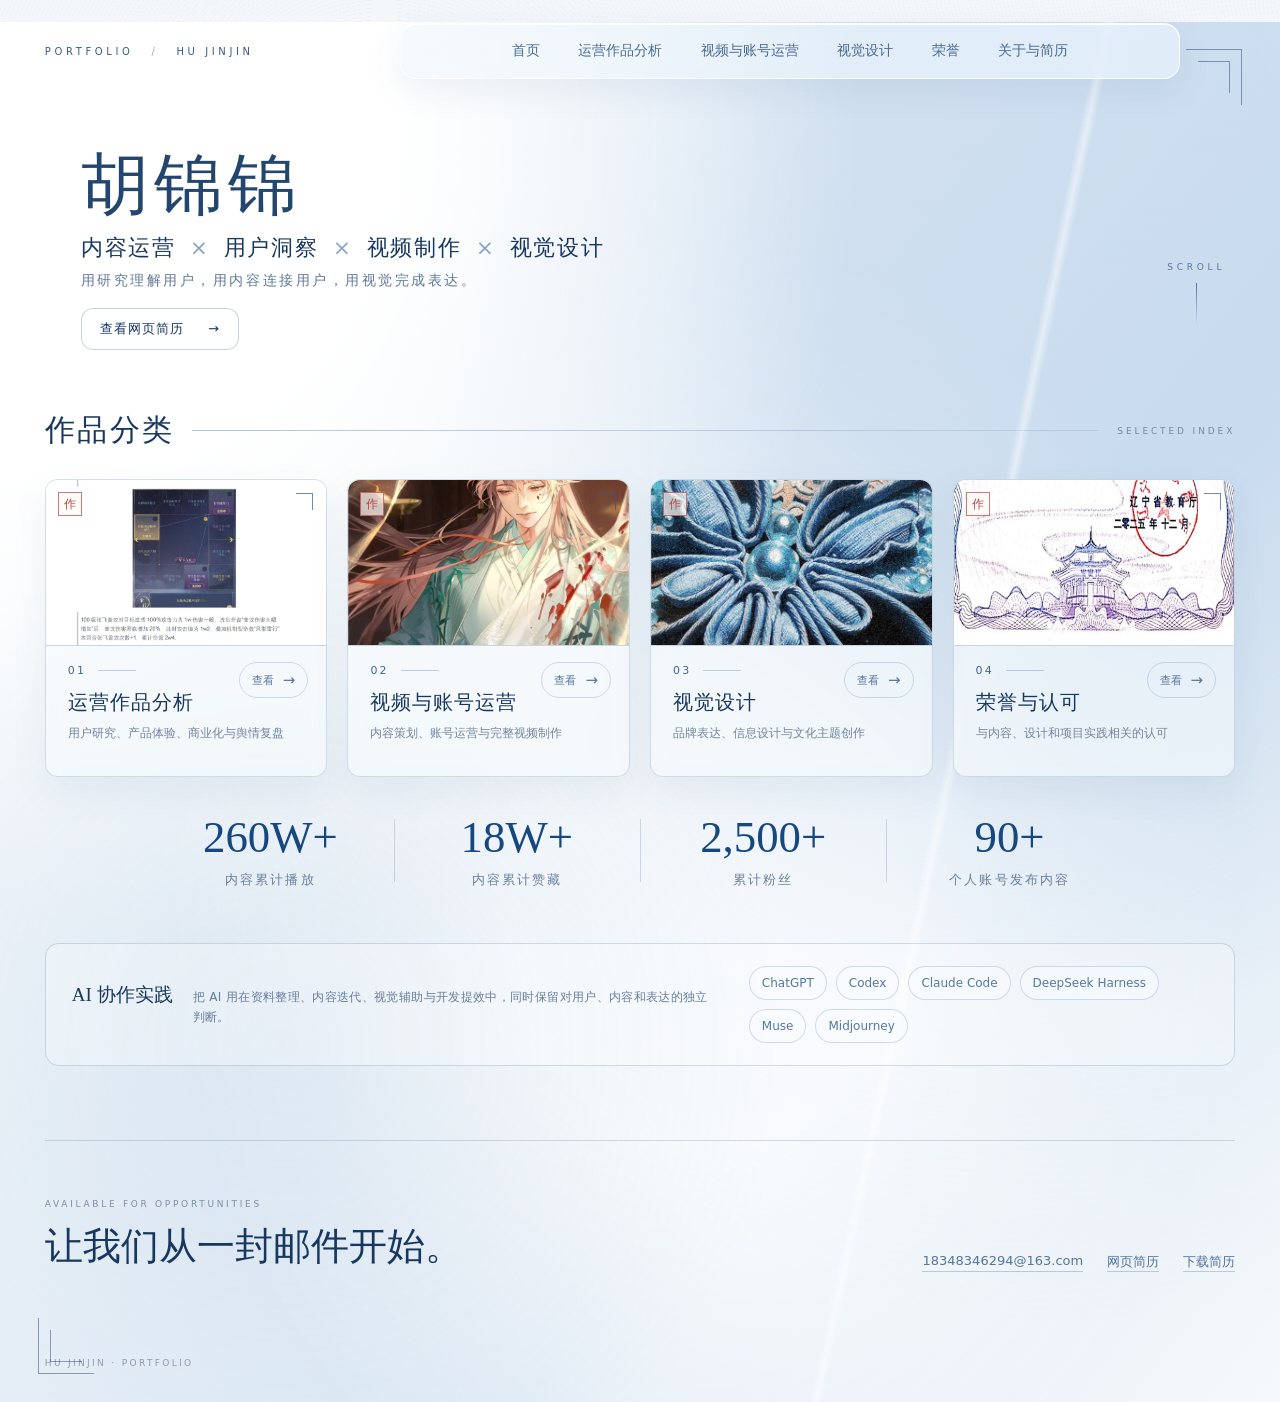
==== commit 48e010c6: "Shift first two video card cover positions upward" ====
--- a/index.html
+++ b/index.html
@@ -6,8 +6,8 @@
     <meta name="description" content="胡锦锦的个人作品集：用户洞察、内容运营、视频制作与视觉设计。" />
     <meta name="theme-color" content="#eef4f9" />
     <title>胡锦锦｜个人作品集</title>
-    <script type="module" crossorigin src="/assets/index-D4a0IZMY.js"></script>
-    <link rel="stylesheet" crossorigin href="/assets/index-COBpr-W-.css">
+    <script type="module" crossorigin src="/assets/index-sGFweZc9.js"></script>
+    <link rel="stylesheet" crossorigin href="/assets/index-Cy_OCiFh.css">
   </head>
   <body>
     <div id="root"></div>
--- a/assets/index-Cy_OCiFh.css
+++ b/assets/index-Cy_OCiFh.css
@@ -0,0 +1 @@
+:root{--lightningcss-light:initial;--lightningcss-dark: ;color-scheme:light;color:#18375f;font-synthesis:none;text-rendering:optimizelegibility;--ink:#18375f;--ink-soft:#6f86a4;--line:#5377a040;--mist:#dce7f3;--paper:#f8fbfe;--ice:#6c96c8;--seal:#b44a48;--shadow:0 18px 50px #415b7e1f;--content:min(1440px, calc(100vw - 7vw));background:#f3f6fa;font-family:Noto Sans CJK SC,Microsoft YaHei,PingFang SC,system-ui,sans-serif}*{box-sizing:border-box}html{scroll-behavior:smooth}body{background:#f3f6fa;min-width:320px;min-height:100vh;margin:0}body,button,a{font:inherit}a{color:inherit;text-decoration:none}img{max-width:100%;display:block}button,a{touch-action:manipulation;-webkit-tap-highlight-color:#4c749e1f}:focus-visible{outline-offset:4px;outline:2px solid #315f92}h1,h2,h3{text-wrap:balance;scroll-margin-top:90px}.skip-link{z-index:200;color:#fff;background:#18375f;border-radius:8px;padding:10px 14px;transition:transform .18s;position:fixed;top:12px;left:16px;transform:translateY(-160%)}.skip-link:focus-visible{transform:translateY(0)}.site-page{isolation:isolate;background:radial-gradient(at 6% 8%,#fffffffa 0 19%,#fff0 46%),radial-gradient(at 82% 14%,#b2cce77a 0 17%,#d6e4f224 48%,#0000 66%),radial-gradient(at 55% 64%,#ffffffe0 0 20%,#fff0 54%),linear-gradient(128deg,#f8fbfe 0%,#edf3f9 36%,#dce8f4 68%,#f6f9fc 100%);min-height:100vh;position:relative;overflow-x:clip}.site-page:before{content:"";pointer-events:none;opacity:.28;mix-blend-mode:soft-light;z-index:-1;background-image:repeating-radial-gradient(circle at 30% 20%,#3251771a 0 .4px,#0000 .5px 4px),linear-gradient(90deg,#0000 0 51%,#fff9 51.1%,#0000 51.3%);position:fixed;inset:0}.ambient-layer{z-index:-1;background:linear-gradient(102deg,#0000 0 70%,#ffffff7a 70.5%,#0000 71%),radial-gradient(at 22% 74%,#97b8d72e,#0000 36%);animation:16s ease-in-out infinite alternate mist-drift;position:absolute;inset:0}.section-shell{width:var(--content);margin-inline:auto}.site-header{width:var(--content);z-index:50;grid-template-columns:270px 1fr;align-items:center;gap:30px;min-height:58px;margin:22px auto 0;display:grid;position:sticky;top:10px}.wordmark{letter-spacing:.36em;color:#365b87;white-space:nowrap;align-items:center;gap:18px;font-size:10px;display:flex}.wordmark i{opacity:.5;font-style:normal}.top-nav{-webkit-backdrop-filter:blur(18px)saturate(120%);backdrop-filter:blur(18px)saturate(120%);background:#eff6fc94;border:1px solid #ffffffd6;border-radius:16px;justify-content:center;justify-self:center;gap:clamp(22px,3vw,52px);width:min(780px,100%);padding:18px 30px;display:flex;box-shadow:0 12px 34px #49688b17,inset 0 1px #fffffff5}.top-nav a{color:#496a91;white-space:nowrap;font-size:14px;position:relative}.top-nav a:after{content:"";background:#315f92;height:1px;transition:left .2s,right .2s;position:absolute;bottom:-9px;left:50%;right:50%}.top-nav a:hover:after,.top-nav a.active:after{left:0;right:0}.top-nav a.active{color:#173f70}.hero{flex-direction:column;justify-content:center;min-height:330px;padding:38px 34% 24px 36px;display:flex;position:relative}.hero-kicker{display:none}.hero h1{letter-spacing:.08em;color:#23466f;margin:0 0 14px;font-family:Songti SC,STSong,serif;font-size:clamp(52px,5.3vw,82px);font-weight:400;line-height:.95}.hero-roles{letter-spacing:.08em;flex-wrap:wrap;align-items:center;gap:8px 14px;margin:0 0 10px;font-size:clamp(19px,1.7vw,28px);display:flex}.hero-roles i{color:#8aa5c5;font-style:normal;font-weight:200}.hero-intro{color:#5f7898;letter-spacing:.18em;margin:0 0 18px;font-size:14px}.hero-actions{flex-wrap:wrap;gap:16px;display:flex}.button{letter-spacing:.08em;border:1px solid #49709d4d;border-radius:15px;justify-content:space-between;align-items:center;gap:18px;min-width:205px;min-height:52px;padding:0 28px;font-size:15px;transition:transform .2s,box-shadow .2s,background .2s;display:inline-flex}.button:hover{transform:translateY(-2px)}.button-primary{color:#fff;background:linear-gradient(135deg,#416f9f,#76a1cd);box-shadow:0 12px 30px #3e689538}.button-secondary{-webkit-backdrop-filter:blur(8px);backdrop-filter:blur(8px);background:#ffffff57}.hero-resume-link{border-radius:12px;width:fit-content;min-width:158px;min-height:42px;padding:0 18px;font-size:13px}.scroll-note{color:#5377a2;justify-items:center;gap:11px;display:grid;position:absolute;top:55%;right:10px}.scroll-note span{letter-spacing:.42em;font-size:9px}.scroll-note i{background:linear-gradient(#4b76a9,#0000);width:1px;height:42px}.section-heading{grid-template-columns:auto 1fr auto;align-items:center;gap:18px;margin-bottom:28px;display:grid}.section-heading h2{letter-spacing:.08em;margin:0;font-family:Songti SC,STSong,serif;font-size:30px;font-weight:500}.section-heading>span{background:linear-gradient(90deg,#5278a36b,#5278a329);height:1px}.section-heading p{letter-spacing:.32em;color:#7188a4;margin:0;font-size:9px}.category-section{padding-bottom:34px}.category-grid{grid-template-columns:repeat(4,minmax(0,1fr));gap:20px;display:grid}.category-card{-webkit-backdrop-filter:blur(10px);backdrop-filter:blur(10px);background:#f8fbfe8c;border:1px solid #5b81aa3d;border-radius:13px;min-width:0;transition:transform .25s,border-color .25s,box-shadow .25s;overflow:hidden;box-shadow:0 14px 36px #42608414,inset 0 1px #fff}.category-card:hover{box-shadow:var(--shadow);border-color:#4d77a77a;transform:translateY(-4px)}.category-card>a{height:100%;display:block}.category-image{border-bottom:1px solid var(--line);background:#edf3f8;height:clamp(150px,13vw,205px);position:relative;overflow:hidden}.category-image img{object-fit:cover;width:100%;height:100%;transition:transform .55s cubic-bezier(.2,.7,.2,1)}.category-card:hover .category-image img{transform:scale(1.035)}.category-card:first-child .category-image img{object-position:50% 44%}.category-seal{width:24px;height:24px;color:var(--seal);background:#fffaf7b8;border:1px solid #ab413ead;place-items:center;font-family:Songti SC,serif;font-size:12px;display:grid;position:absolute;top:12px;left:12px}.card-corner{border-top:1px solid #305b8bb3;border-right:1px solid #305b8bb3;width:17px;height:17px;position:absolute;top:13px;right:13px}.category-copy{min-height:130px;padding:18px 22px 20px;position:relative}.category-meta{color:#3c6796;letter-spacing:.2em;align-items:center;gap:12px;width:calc(100% - 82px);font-size:11px;display:flex}.category-meta i{background:#48719e52;width:38px;height:1px;display:block}.category-copy h3{letter-spacing:.05em;margin:12px 0 8px;font-size:20px;font-weight:500}.category-copy p{color:#71859e;margin:0;font-size:12px;line-height:1.65}.card-action{color:#56789e;border:1px solid #577faa42;border-radius:999px;align-items:center;gap:9px;padding:8px 12px;font-size:11px;display:flex;position:absolute;top:16px;right:18px}.card-action b{font-size:15px;font-weight:400;transition:transform .2s}.category-card:hover .card-action b{transform:translate(3px)}.metrics-row{grid-template-columns:repeat(4,1fr);padding:0 8% 48px;display:grid}.metric{text-align:center;justify-items:center;gap:8px;min-width:0;padding:0 18px;display:grid;position:relative}.metric+.metric:before{content:"";background:var(--line);width:1px;height:80%;position:absolute;top:10%;left:0}.metric strong{font-variant-numeric:tabular-nums;color:#17477f;font-family:Georgia,Times New Roman,serif;font-size:clamp(36px,3.5vw,54px);font-weight:400}.metric span{color:#68809d;letter-spacing:.16em;font-size:13px}.frame-corner{z-index:2;opacity:.45;pointer-events:none;width:56px;height:56px;position:absolute}.frame-corner:before,.frame-corner:after{content:"";border-color:#7498c2;position:absolute;inset:0}.frame-corner:before{border-top:1px solid;border-left:1px solid}.frame-corner:after{border-top:1px solid;border-left:1px solid;inset:12px}.frame-corner-top{top:27px;right:3vw;transform:rotate(90deg)}.frame-corner-bottom{bottom:28px;left:3vw;transform:rotate(-90deg)}@keyframes mist-drift{0%{transform:translate(-1%)scale(1)}to{transform:translate(1%,-1%)scale(1.02)}}@media (width<=1100px){.site-header{grid-template-columns:1fr;gap:16px}.wordmark{justify-content:center}.top-nav{justify-content:flex-start;overflow-x:auto}.hero{padding-right:18%}.category-grid{grid-template-columns:repeat(2,minmax(0,1fr))}.category-image{height:260px}}@media (width<=680px){:root{--content:calc(100vw - 32px)}.site-header{margin-top:12px}.wordmark{justify-content:flex-start;font-size:8px}.top-nav{border-radius:13px;gap:24px;margin-inline:-4px;padding:14px 16px}.top-nav a{font-size:12px}.hero{justify-content:flex-start;min-height:350px;padding:42px 0 28px}.hero-kicker{color:#6e88a7;letter-spacing:.26em;margin:0 0 34px;font-size:9px;display:block}.hero h1{font-size:clamp(52px,17vw,70px)}.hero-roles{gap:7px 10px;font-size:19px}.hero-intro{max-width:300px;line-height:1.9}.hero-actions{display:flex}.hero-resume-link{width:fit-content}.scroll-note{display:none}.section-heading{grid-template-columns:auto 1fr}.section-heading p{display:none}.section-heading h2{font-size:26px}.category-grid{grid-template-columns:repeat(2,minmax(0,1fr));gap:12px}.category-card{border-radius:10px}.category-image{height:clamp(96px,31vw,138px)}.category-copy{min-height:82px;padding:11px 12px 13px}.category-meta{gap:7px;width:100%;font-size:9px}.category-meta i{width:20px}.category-copy h3{letter-spacing:0;margin:7px 0 0;font-size:14px;line-height:1.4}.category-copy p,.category-copy .card-action{display:none}.metrics-row{grid-template-columns:repeat(2,1fr);gap:34px 0;padding:4px 0 58px}.metric:nth-child(3):before{display:none}.metric strong{font-size:38px}.metric span{letter-spacing:.1em;font-size:11px}.frame-corner{display:none}}@media (prefers-reduced-motion:reduce){*,:before,:after{scroll-behavior:auto!important;transition-duration:.01ms!important;animation:none!important}}.inner-page{min-height:100vh;padding-bottom:90px}.page-main,.detail-main{padding-top:82px}.page-title{max-width:780px;margin-bottom:52px}.page-title>p,.detail-header>div>p{color:#7590ae;letter-spacing:.32em;margin:0 0 14px;font-size:10px}.page-title h1,.detail-header h1{letter-spacing:.04em;margin:0;font-family:Songti SC,STSong,serif;font-size:clamp(44px,5.5vw,78px);font-weight:400}.page-title>span,.detail-header>div>span{color:#637c9b;letter-spacing:.08em;margin-top:20px;line-height:1.9;display:block}.category-title-page{grid-template-columns:1fr;display:grid}.work-index-grid{grid-template-columns:repeat(3,1fr);gap:22px;display:grid}.work-index-grid article{border:1px solid var(--line);background:#ffffff85;border-radius:14px;overflow:hidden}.work-index-grid img{aspect-ratio:4/3;object-fit:cover;width:100%}.work-index-grid article div{padding:22px}.work-index-grid small{color:#6687ac;letter-spacing:.2em}.work-index-grid h2{margin:12px 0 8px;font-size:24px;font-weight:500}.work-index-grid p{color:#6e83a0;line-height:1.75}.project-grid{grid-template-columns:repeat(2,minmax(0,1fr));gap:28px;display:grid}.project-grid.compact{grid-template-columns:repeat(3,minmax(0,1fr));gap:18px}.project-card{border:1px solid var(--line);background:#fafcff9e;border-radius:14px;min-width:0;transition:transform .25s,border-color .25s;overflow:hidden;box-shadow:0 18px 45px #3f5b7d14}.project-card:hover{border-color:#4c77a580;transform:translateY(-4px)}.project-card-media{background:#e8eff6;height:310px;position:relative;overflow:hidden}.project-grid.compact .project-card-media{height:220px}.project-card-media img{object-fit:cover;width:100%;height:100%;transition:transform .45s}.project-card-media img.video-cover-shift-up{object-position:50% 35%}.project-card:hover img{transform:scale(1.025)}.project-type{color:#244d78;-webkit-backdrop-filter:blur(8px);backdrop-filter:blur(8px);background:#f6fafdd1;border:1px solid #fffc;border-radius:999px;padding:7px 11px;font-size:11px;position:absolute;bottom:16px;left:16px}.project-card-copy{padding:24px 26px 27px}.project-card-copy>p{color:#8297b0;letter-spacing:.22em;margin:0 0 8px;font-size:10px}.project-card-copy h2{margin:0 0 12px;font-family:Songti SC,serif;font-size:26px;font-weight:500;line-height:1.35}.project-grid.compact .project-card-copy h2{font-size:21px}.project-card-copy>span{color:#6d829e;font-size:13px;line-height:1.75}.project-metrics{gap:24px;margin-top:20px;display:flex}.project-metrics b{font-family:Georgia,serif;font-size:26px;font-weight:400}.project-metrics small{color:#7389a3;font-family:inherit;font-size:11px}.document-cover{color:#54779f;background:linear-gradient(135deg,#eef4f9,#dce8f3);place-items:center;width:100%;height:100%;display:grid}.document-cover span{letter-spacing:.15em;font-family:Georgia,serif;font-size:44px}.document-cover i{background:#4a709b66;width:38%;height:1px;position:absolute}.disclosure{border-top:1px solid var(--line);border-bottom:1px solid var(--line);margin-top:46px}.disclosure>button{width:100%;color:var(--ink);cursor:pointer;letter-spacing:.08em;background:0 0;border:0;justify-content:space-between;align-items:center;padding:24px 4px;font-size:20px;display:flex}.disclosure>button i{font-size:20px;font-style:normal;font-weight:300}.disclosure-panel{padding:10px 0 38px}.more-groups{gap:46px;display:grid}.more-groups h2{margin:0 0 18px;font-family:Songti SC,serif;font-weight:500}.detail-main{max-width:1040px}.detail-header{border-bottom:1px solid var(--line);grid-template-columns:minmax(0,1fr) auto;align-items:end;gap:44px;padding-bottom:38px;display:grid}.detail-header h1{white-space:nowrap;max-width:none;font-size:clamp(32px,3.3vw,52px);line-height:1.15}.tag-list{flex-wrap:wrap;justify-content:flex-end;gap:8px;margin:0;padding:0;list-style:none;display:flex}.tag-list li{border:1px solid var(--line);color:#6782a1;border-radius:999px;padding:7px 11px;font-size:11px}.detail-metrics{gap:18px;margin:34px 0;display:flex}.detail-metrics p{border:1px solid var(--line);background:#ffffff73;gap:3px;min-width:120px;margin:0;padding:18px 22px;display:grid}.detail-metrics strong{font-family:Georgia,serif;font-size:32px;font-weight:400}.detail-metrics span{color:#7187a2;font-size:11px}.detail-note{background:#ffffff61;border-left:2px solid #7398c2;max-width:840px;margin:32px 0;padding:22px 26px}.contribution-list{gap:12px;margin:0;display:grid}.contribution-list>div{grid-template-columns:90px minmax(0,1fr);gap:18px;display:grid}.contribution-list dt{color:#315f92;letter-spacing:.1em;font-size:13px;font-weight:600}.contribution-list dd{color:#637d9a;margin:0;line-height:1.75}.contribution-list p{margin:0}.contribution-list p+p{margin-top:6px}.document-case{border-top:1px solid var(--line);margin-top:52px;padding-top:30px}.document-case>h2{margin:0 0 24px;font-family:Songti SC,serif;font-size:30px;font-weight:500}.document-sections{grid-template-columns:repeat(2,minmax(0,1fr));gap:16px;display:grid}.document-sections article{border:1px solid var(--line);background:#ffffff61;border-radius:12px;padding:24px}.document-sections h3{margin:0 0 12px;font-size:17px;font-weight:500}.document-sections p{color:#637d9a;margin:0;line-height:1.8}.document-sections p+p{margin-top:10px}.document-material-gallery{grid-template-columns:repeat(3,minmax(0,1fr));gap:14px;margin-top:22px;display:grid}.document-material-gallery img{aspect-ratio:4/3;object-fit:contain;border:1px solid var(--line);background:#fff;border-radius:10px;width:100%;height:auto}.pdf-gallery{grid-template-columns:repeat(2,minmax(0,1fr));gap:22px;margin-top:52px;display:grid}.pdf-gallery figure{border:1px solid var(--line);background:#fff;margin:0;position:relative;box-shadow:0 12px 32px #39557614}.pdf-gallery img{width:100%;height:auto}.pdf-gallery figcaption{color:#6684a7;background:#f4f8fce0;padding:5px 7px;font-size:9px;position:absolute;bottom:10px;right:12px}.visual-gallery{grid-template-columns:repeat(2,minmax(0,1fr));align-items:start;gap:22px;margin-top:52px;display:grid}.blue-knot-gallery{grid-template-columns:repeat(3,minmax(0,1fr));gap:14px}.blue-knot-gallery button{aspect-ratio:3/4;height:100%}.blue-knot-gallery img{object-fit:contain;width:100%;height:100%}.visual-gallery button,.series-rail button,.museum-collage button,.heritage-split button,.poster-row button{border:1px solid var(--line);cursor:zoom-in;background:#ffffffbd;min-width:0;margin:0;padding:0;overflow:hidden;box-shadow:0 12px 32px #39557614}.visual-gallery img{width:100%;height:auto;display:block}.series-groups{gap:68px;margin-top:58px;display:grid}.series-group{min-width:0}.series-group>header{border-top:1px solid var(--line);grid-template-columns:minmax(180px,.55fr) minmax(0,1.45fr);align-items:start;gap:38px;margin-bottom:22px;padding-top:24px;display:grid}.series-group>header>h2{margin:7px 0 0;font-family:Songti SC,serif;font-size:28px;font-weight:500}.series-group .contribution-note{background:0 0;max-width:none;margin:0;padding:4px 0 4px 24px}.series-rail{grid-auto-columns:minmax(0,1fr);grid-auto-flow:column;gap:14px;display:grid}.series-rail button{aspect-ratio:3/4;border-radius:10px}.series-rail img{object-fit:cover;width:100%;height:100%;display:block}.museum-collage{aspect-ratio:1040/881;grid-template-rows:repeat(3,minmax(0,1fr));grid-template-columns:repeat(5,minmax(0,1fr));gap:14px;margin-top:54px;display:grid}.museum-collage button{border-radius:12px}.museum-collage img{object-fit:contain;width:100%;height:100%;display:block}.museum-collage .museum-collage-primary{grid-area:1/1/span 3/span 3}.heritage-split{aspect-ratio:1040/881;grid-template-rows:repeat(2,minmax(0,1fr));grid-template-columns:repeat(5,minmax(0,1fr));gap:14px;margin-top:54px;display:grid}.heritage-split .heritage-split-primary{grid-area:1/1/span 2/span 3}.heritage-split button:nth-child(2){grid-area:1/4}.heritage-split button:nth-child(3){grid-area:1/5}.heritage-split button:nth-child(4){grid-area:2/4/auto/span 2}.heritage-split img{object-fit:contain;width:100%;height:100%}.poster-row{grid-template-columns:repeat(3,minmax(0,1fr));gap:14px;margin-top:54px;display:grid}.poster-row button{aspect-ratio:3/4}.poster-row img{object-fit:contain;width:100%;height:100%}.lazy-video{border:1px solid var(--line);background:#0d1a28;border-radius:14px;max-width:880px;margin:44px auto;position:relative;overflow:hidden}.lazy-video video{aspect-ratio:16/9;object-fit:contain;width:100%;max-height:76vh;display:block}.lazy-video>img{z-index:1;object-fit:contain;background:#0d1a28;width:100%;height:100%;display:block;position:absolute;inset:0}.lazy-video>button{z-index:2;color:#fff;cursor:pointer;background:linear-gradient(#0000 45%,#0a19286b);border:0;place-content:center;justify-items:center;gap:9px;display:grid;position:absolute;inset:0}.lazy-video>button span{-webkit-backdrop-filter:blur(8px);backdrop-filter:blur(8px);background:#e1effa38;border:1px solid #ffffffbf;border-radius:50%;place-items:center;width:64px;height:64px;padding-left:4px;font-size:21px;display:grid}.lazy-video>button small{letter-spacing:.14em}.video-player-shell{background:#0c1723;position:relative}.video-player-shell video{width:100%;display:block}.video-state{z-index:2;color:#fff;-webkit-backdrop-filter:blur(10px);backdrop-filter:blur(10px);letter-spacing:.04em;background:#0d1d2db8;border:1px solid #ffffff38;border-radius:999px;margin:0;padding:8px 12px;font-size:12px;position:absolute;bottom:20px;left:50%;transform:translate(-50%)}.video-state-error{color:#fff4f1;background:#4b2224d1}.detail-list-link{color:#6784a4;letter-spacing:.06em;align-items:center;min-height:44px;margin:-18px 0 20px;font-size:12px;display:inline-flex}.detail-list-link:hover{color:#285886}.source-link{border:1px solid var(--line);background:#ffffff73;border-radius:12px;margin-top:28px;padding:13px 20px;display:inline-flex}.detail-pagination{pointer-events:none;z-index:35;justify-content:space-between;display:flex;position:fixed;inset:50% 18px auto;transform:translateY(-50%)}.detail-pagination a{pointer-events:auto;color:#315f92;-webkit-backdrop-filter:blur(14px);backdrop-filter:blur(14px);text-align:center;background:#f1f7fca8;border:1px solid #537aa429;border-radius:11px;place-items:center;width:126px;min-height:44px;padding:8px 10px;font-size:11px;display:grid;box-shadow:0 7px 18px #2d4c6f0f}.honor-grid{grid-template-columns:repeat(2,minmax(0,1fr));gap:24px;display:grid}.honor-card{border:1px solid var(--line);background:#ffffff94;border-radius:14px;grid-template-columns:42% 1fr;min-height:300px;display:grid;overflow:hidden;box-shadow:0 16px 42px #3f5b7d14}.honor-card>img{object-fit:cover;object-position:center;border-right:1px solid var(--line);width:100%;height:100%;max-height:380px}.honor-card>div{flex-direction:column;align-items:flex-start;padding:26px;display:flex}.honor-card p,.honor-list p{color:#6d87a5;letter-spacing:.12em;margin:0 0 12px;font-size:11px}.honor-card .honor-result,.honor-list .honor-result{color:#315f92;letter-spacing:.06em;margin-bottom:14px;font-size:17px;font-weight:600;line-height:1.4}.honor-card h2,.honor-list h2{margin:0 0 12px;font-family:Songti SC,serif;font-size:23px;font-weight:500;line-height:1.45}.honor-card span,.honor-list span{color:#7488a1;font-size:12px;line-height:1.6}.honor-card button{border:1px solid var(--line);color:#315d8b;cursor:pointer;background:#f5fafed1;border-radius:9px;margin-top:auto;padding:9px 14px}.honor-list{grid-template-columns:repeat(3,minmax(0,1fr));gap:14px;display:grid}.honor-card-compact{min-height:0;box-shadow:none;flex-direction:column;display:flex}.honor-card-compact>img{object-fit:contain;border-right:0;border-bottom:1px solid var(--line);background:#ffffffb3;width:100%;height:190px}.honor-card-compact>div{flex:1;padding:16px}.honor-list h2{font-size:16px}.more-video-intro{color:#627d9a;margin:0 0 22px;line-height:1.8}.more-video-grid{grid-template-columns:repeat(3,minmax(0,1fr));gap:18px;display:grid}.more-video-grid>button{border:1px solid var(--line);width:100%;min-width:0;height:100%;color:var(--ink);text-align:left;cursor:pointer;background:#ffffff73;border-radius:13px;flex-direction:column;align-items:stretch;padding:0 0 16px;display:flex;overflow:hidden}.more-video-cover{aspect-ratio:16/9;background:#152638;flex:none;width:100%;display:block;position:relative;overflow:hidden}.more-video-cover img{object-fit:cover;width:100%;height:100%}.more-video-cover i{color:#fff;-webkit-backdrop-filter:blur(8px);backdrop-filter:blur(8px);background:#2d4b6957;border:1px solid #fffc;border-radius:50%;place-items:center;width:46px;height:46px;padding-left:3px;font-style:normal;display:grid;position:absolute;inset:50% auto auto 50%;transform:translate(-50%,-50%)}.more-video-grid strong,.more-video-grid small{margin-inline:16px;display:block}.more-video-grid strong{height:1.5em;margin-top:15px;font-weight:500;line-height:1.5}.more-video-grid small{color:#7188a4;margin-top:7px;line-height:1.7}.supplemental-video-player{background:#0c1723;width:100%;display:block}.supplemental-video-player video{object-fit:contain;width:100%;max-height:calc(100vh - 150px)}.supplemental-video-player.is-landscape,.supplemental-video-player.is-landscape video{aspect-ratio:16/9}#more-video-1{scroll-margin-top:120px}.media-dialog-backdrop{z-index:100;-webkit-backdrop-filter:blur(16px);backdrop-filter:blur(16px);background:#10243b8a;place-items:center;padding:28px;display:grid;position:fixed;inset:0}.media-dialog{background:#eef4f9;border:1px solid #ffffffb3;border-radius:16px;grid-template-rows:auto minmax(0,1fr);width:min(980px,100%);max-height:calc(100vh - 56px);display:grid;overflow:hidden;box-shadow:0 28px 80px #10274252}.media-dialog-bar{border-bottom:1px solid var(--line);justify-content:space-between;align-items:center;gap:20px;padding:14px 18px;display:flex}.media-dialog-bar p{text-overflow:ellipsis;white-space:nowrap;margin:0;overflow:hidden}.media-dialog-bar button{border:1px solid var(--line);width:42px;height:42px;color:var(--ink);cursor:pointer;background:#fff;border-radius:50%;flex:none;font-size:24px}.media-dialog-content{overscroll-behavior:contain;padding:20px;overflow:auto}.media-dialog-content img{object-fit:contain;width:auto;max-width:100%;max-height:calc(100vh - 150px);margin:auto}@media (width<=900px){.page-main,.detail-main{padding-top:56px}.work-index-grid,.project-grid,.project-grid.compact{grid-template-columns:1fr}.project-card-media,.project-grid.compact .project-card-media{height:min(48vw,300px)}.detail-header{grid-template-columns:1fr}.detail-header h1{white-space:normal}.tag-list{justify-content:flex-start}.detail-pagination{padding:8px max(12px, env(safe-area-inset-right)) calc(8px + env(safe-area-inset-bottom)) max(12px, env(safe-area-inset-left));border-top:1px solid var(--line);-webkit-backdrop-filter:blur(18px);backdrop-filter:blur(18px);background:#ecf4faf0;grid-template-columns:1fr 1fr;gap:1px;display:grid;inset:auto 0 0;transform:none}.detail-pagination a{width:auto;min-height:44px;box-shadow:none;border-radius:10px}.detail-main{padding-bottom:80px}.honor-list,.more-video-grid{grid-template-columns:repeat(2,minmax(0,1fr))}}@media (width<=620px){.page-title{margin-bottom:38px}.page-title h1{font-size:43px}.project-card-copy{padding:15px 16px 17px}.project-card-copy h2{margin-bottom:8px;font-size:18px}.project-card-copy>p{margin-bottom:6px;font-size:9px}.project-card-copy>span{font-size:12px;line-height:1.6}.project-grid,.project-grid.compact{gap:14px}.pdf-gallery,.visual-gallery{grid-template-columns:1fr}.detail-header h1{font-size:clamp(30px,9vw,38px)}.detail-metrics{flex-wrap:wrap}.document-sections,.document-material-gallery{grid-template-columns:1fr}.document-material-gallery img{height:auto}.honor-grid,.honor-card{grid-template-columns:1fr}.honor-card>img{border-right:0;border-bottom:1px solid var(--line);height:260px}.honor-list{grid-template-columns:repeat(2,minmax(0,1fr))}.series-group>header{grid-template-columns:1fr;gap:16px}.series-rail{scroll-snap-type:x mandatory;grid-auto-columns:minmax(238px,76vw);padding-bottom:10px;overflow-x:auto}.series-rail button{scroll-snap-align:start}.museum-collage{aspect-ratio:auto;grid-template-rows:none;grid-template-columns:repeat(2,minmax(0,1fr));grid-auto-rows:auto;gap:10px}.museum-collage .museum-collage-primary{grid-area:auto/1/auto/-1}.museum-collage button:nth-child(n+2){grid-area:auto}.heritage-split{aspect-ratio:auto;grid-template-rows:none;grid-template-columns:repeat(2,minmax(0,1fr));grid-auto-rows:auto;gap:10px}.heritage-split .heritage-split-primary{grid-area:auto/1/auto/-1}.heritage-split button:nth-child(n+2){grid-area:auto}.poster-row{scroll-snap-type:x mandatory;grid-template-columns:none;grid-auto-columns:minmax(238px,76vw);grid-auto-flow:column;padding-bottom:10px;overflow-x:auto}.poster-row button{scroll-snap-align:start}.blue-knot-gallery{scroll-snap-type:x mandatory;grid-template-columns:none;grid-auto-columns:minmax(238px,76vw);grid-auto-flow:column;padding-bottom:10px;overflow-x:auto}.blue-knot-gallery button{scroll-snap-align:start}.honor-card-compact>img{height:150px}.more-video-grid{grid-template-columns:1fr}.contribution-list>div{grid-template-columns:1fr;gap:5px}.media-dialog-backdrop{padding:10px}}.ai-practice{border:1px solid var(--line);background:#ffffff47;border-radius:14px;grid-template-columns:minmax(0,1.4fr) minmax(320px,1fr);align-items:center;gap:34px;margin-top:6px;margin-bottom:74px;padding:22px 26px;display:grid}.ai-practice-copy{align-items:baseline;gap:20px;display:flex}.ai-practice h2{flex:none;margin:0;font-family:Songti SC,serif;font-size:19px;font-weight:500}.ai-practice p{color:#657e9a;letter-spacing:.03em;margin:0;font-size:12px;line-height:1.7}.ai-practice ul{flex-wrap:wrap;gap:9px;margin:0;padding:0;list-style:none;display:flex}.ai-practice li{border:1px solid var(--line);color:#55789f;background:#f8fbfe8f;border-radius:999px;padding:9px 12px;font-size:12px}.site-footer{border-top:1px solid var(--line);grid-template-columns:1fr auto;align-items:end;gap:46px;padding:58px 0 34px;display:grid;position:relative}.site-footer p{color:#7890aa;letter-spacing:.3em;margin:0 0 12px;font-size:9px}.site-footer h2{margin:0;font-family:Songti SC,serif;font-size:clamp(30px,3vw,48px);font-weight:400}.footer-links{color:#537598;flex-wrap:wrap;justify-content:flex-end;gap:12px 24px;font-size:13px;display:flex}.footer-links a{border-bottom:1px solid #4b709752}.site-footer>small{color:#899aaf;letter-spacing:.26em;grid-column:1/-1;margin-top:40px;font-size:9px}.resume-main{max-width:1180px}.resume-header{border-bottom:1px solid var(--line);grid-template-columns:minmax(0,1fr) auto;align-items:end;gap:42px;padding-bottom:48px;display:grid}.resume-header p{color:#7890aa;letter-spacing:.3em;margin:0 0 14px;font-size:10px}.resume-header h1{margin:0;font-family:Songti SC,serif;font-size:clamp(48px,6vw,82px);font-weight:400}.resume-header>div>span{color:#66809e;max-width:720px;margin-top:18px;line-height:1.8;display:block}.resume-intro{grid-template-columns:190px 1fr;gap:34px;margin:54px 0;display:grid}.resume-intro h2{letter-spacing:.16em;margin:0;font-size:14px}.resume-intro p{color:#5f7997;max-width:820px;margin:0;font-size:17px;line-height:2}.resume-sections{border-top:1px solid var(--line)}.resume-section{border-bottom:1px solid var(--line);grid-template-columns:230px 1fr;gap:32px;padding:45px 0;display:grid}.resume-section>header{align-items:baseline;gap:16px;display:flex}.resume-section>header span{color:#6a8bae;letter-spacing:.18em;font-size:10px}.resume-section>header h2{margin:0;font-family:Songti SC,serif;font-size:24px;font-weight:500}.resume-section article{grid-template-columns:145px 1fr;gap:28px;padding:0 0 34px;display:grid}.resume-section article:last-child{padding-bottom:0}.resume-section time{color:#7890aa;font-size:12px}.resume-section h3{margin:0 0 8px;font-size:17px;font-weight:500}.resume-subtitle{color:#6c85a1;margin:0 0 10px}.resume-section ul{color:#657d99;margin:12px 0 0;padding-left:1.25em;line-height:1.9}.skill-groups{grid-template-columns:repeat(2,minmax(0,1fr));gap:16px;display:grid}.skill-groups section{border:1px solid var(--line);background:#ffffff52;border-radius:12px;padding:18px 20px}.skill-groups h3{color:#557493;letter-spacing:.1em;margin-bottom:12px;font-size:13px}.skill-groups ul{flex-wrap:wrap;gap:8px;margin:0;padding:0;list-style:none;display:flex}.skill-groups li{color:#607b98;background:#f8fbfe94;border:1px solid #5b7ea433;border-radius:999px;padding:6px 10px;font-size:12px;line-height:1.2}@media (pointer:fine){html{overscroll-behavior:none}}@media (width<=680px){.ai-practice{grid-template-columns:1fr;gap:16px;margin-bottom:54px;padding:20px}.ai-practice-copy{gap:8px;display:grid}.site-footer{grid-template-columns:1fr}.footer-links{justify-content:flex-start}.resume-header{grid-template-columns:1fr}.resume-header .button{width:100%}.resume-intro,.resume-section,.resume-section article{grid-template-columns:1fr;gap:18px}.skill-groups{grid-template-columns:1fr}}
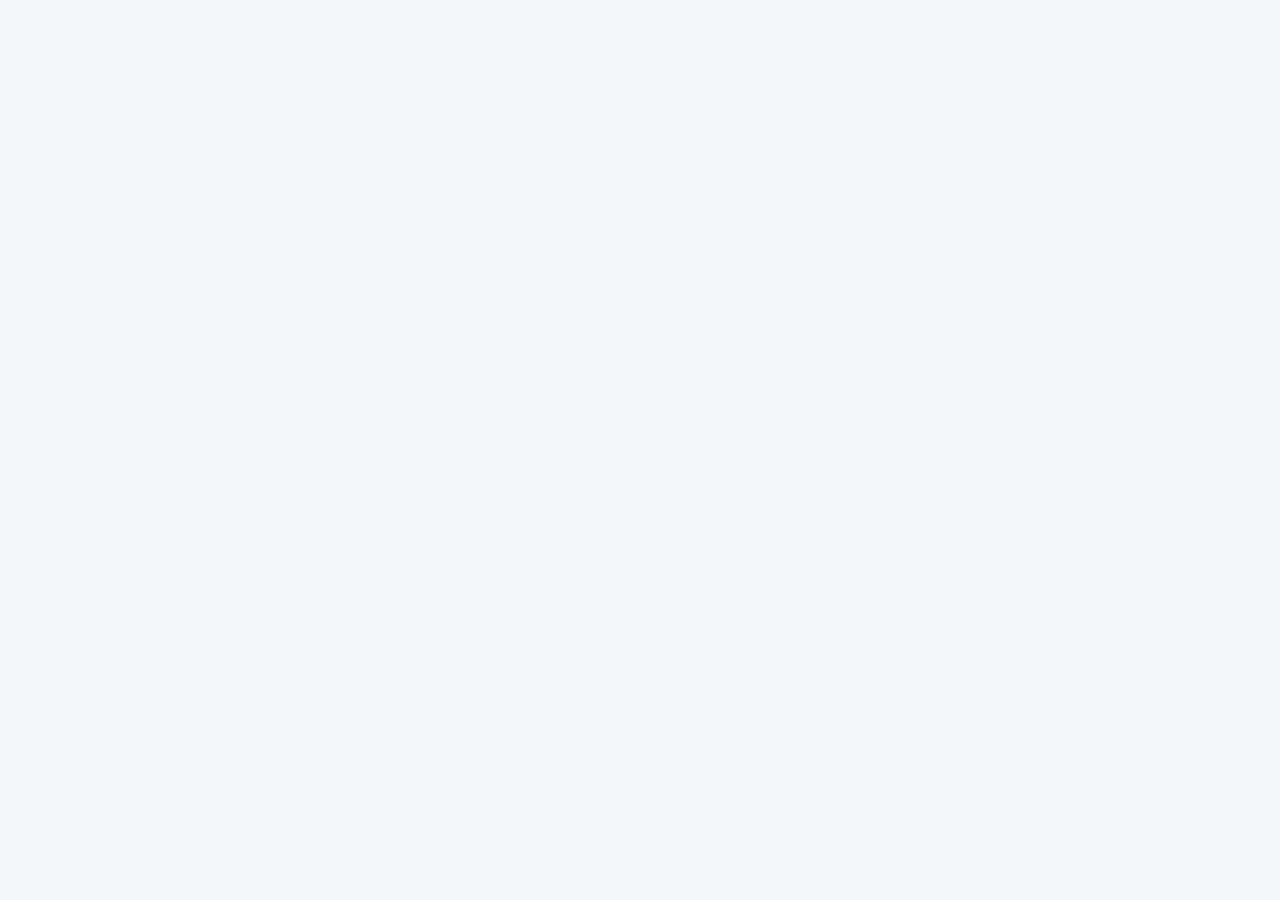
==== commit 730740b4: "Move first video preview frame down by 3px" ====
--- a/index.html
+++ b/index.html
@@ -6,10 +6,11 @@
     <meta name="description" content="胡锦锦的个人作品集：用户洞察、内容运营、视频制作与视觉设计。" />
     <meta name="theme-color" content="#eef4f9" />
     <title>胡锦锦｜个人作品集</title>
-    <script type="module" crossorigin src="/assets/index-sGFweZc9.js"></script>
-    <link rel="stylesheet" crossorigin href="/assets/index-Cy_OCiFh.css">
+    <script type="module" crossorigin src="/assets/index-C0cofEKN.js"></script>
+    <link rel="stylesheet" crossorigin href="/assets/index-Db_wsuV0.css">
   </head>
   <body>
     <div id="root"></div>
   </body>
 </html>
+
--- a/assets/index-Db_wsuV0.css
+++ b/assets/index-Db_wsuV0.css
@@ -0,0 +1,2 @@
+:root{--lightningcss-light:initial;--lightningcss-dark: ;color-scheme:light;color:#18375f;font-synthesis:none;text-rendering:optimizelegibility;--ink:#18375f;--ink-soft:#6f86a4;--line:#5377a040;--mist:#dce7f3;--paper:#f8fbfe;--ice:#6c96c8;--seal:#b44a48;--shadow:0 18px 50px #415b7e1f;--content:min(1440px, calc(100vw - 7vw));background:#f3f6fa;font-family:Noto Sans CJK SC,Microsoft YaHei,PingFang SC,system-ui,sans-serif}*{box-sizing:border-box}html{scroll-behavior:smooth}body{background:#f3f6fa;min-width:320px;min-height:100vh;margin:0}body,button,a{font:inherit}a{color:inherit;text-decoration:none}img{max-width:100%;display:block}button,a{touch-action:manipulation;-webkit-tap-highlight-color:#4c749e1f}:focus-visible{outline-offset:4px;outline:2px solid #315f92}h1,h2,h3{text-wrap:balance;scroll-margin-top:90px}.skip-link{z-index:200;color:#fff;background:#18375f;border-radius:8px;padding:10px 14px;transition:transform .18s;position:fixed;top:12px;left:16px;transform:translateY(-160%)}.skip-link:focus-visible{transform:translateY(0)}.site-page{isolation:isolate;background:radial-gradient(at 6% 8%,#fffffffa 0 19%,#fff0 46%),radial-gradient(at 82% 14%,#b2cce77a 0 17%,#d6e4f224 48%,#0000 66%),radial-gradient(at 55% 64%,#ffffffe0 0 20%,#fff0 54%),linear-gradient(128deg,#f8fbfe 0%,#edf3f9 36%,#dce8f4 68%,#f6f9fc 100%);min-height:100vh;position:relative;overflow-x:clip}.site-page:before{content:"";pointer-events:none;opacity:.28;mix-blend-mode:soft-light;z-index:-1;background-image:repeating-radial-gradient(circle at 30% 20%,#3251771a 0 .4px,#0000 .5px 4px),linear-gradient(90deg,#0000 0 51%,#fff9 51.1%,#0000 51.3%);position:fixed;inset:0}.ambient-layer{z-index:-1;background:linear-gradient(102deg,#0000 0 70%,#ffffff7a 70.5%,#0000 71%),radial-gradient(at 22% 74%,#97b8d72e,#0000 36%);animation:16s ease-in-out infinite alternate mist-drift;position:absolute;inset:0}.section-shell{width:var(--content);margin-inline:auto}.site-header{width:var(--content);z-index:50;grid-template-columns:270px 1fr;align-items:center;gap:30px;min-height:58px;margin:22px auto 0;display:grid;position:sticky;top:10px}.wordmark{letter-spacing:.36em;color:#365b87;white-space:nowrap;align-items:center;gap:18px;font-size:10px;display:flex}.wordmark i{opacity:.5;font-style:normal}.top-nav{-webkit-backdrop-filter:blur(18px)saturate(120%);backdrop-filter:blur(18px)saturate(120%);background:#eff6fc94;border:1px solid #ffffffd6;border-radius:16px;justify-content:center;justify-self:center;gap:clamp(22px,3vw,52px);width:min(780px,100%);padding:18px 30px;display:flex;box-shadow:0 12px 34px #49688b17,inset 0 1px #fffffff5}.top-nav a{color:#496a91;white-space:nowrap;font-size:14px;position:relative}.top-nav a:after{content:"";background:#315f92;height:1px;transition:left .2s,right .2s;position:absolute;bottom:-9px;left:50%;right:50%}.top-nav a:hover:after,.top-nav a.active:after{left:0;right:0}.top-nav a.active{color:#173f70}.hero{flex-direction:column;justify-content:center;min-height:330px;padding:38px 34% 24px 36px;display:flex;position:relative}.hero-kicker{display:none}.hero h1{letter-spacing:.08em;color:#23466f;margin:0 0 14px;font-family:Songti SC,STSong,serif;font-size:clamp(52px,5.3vw,82px);font-weight:400;line-height:.95}.hero-roles{letter-spacing:.08em;flex-wrap:wrap;align-items:center;gap:8px 14px;margin:0 0 10px;font-size:clamp(19px,1.7vw,28px);display:flex}.hero-roles i{color:#8aa5c5;font-style:normal;font-weight:200}.hero-intro{color:#5f7898;letter-spacing:.18em;margin:0 0 18px;font-size:14px}.hero-actions{flex-wrap:wrap;gap:16px;display:flex}.button{letter-spacing:.08em;border:1px solid #49709d4d;border-radius:15px;justify-content:space-between;align-items:center;gap:18px;min-width:205px;min-height:52px;padding:0 28px;font-size:15px;transition:transform .2s,box-shadow .2s,background .2s;display:inline-flex}.button:hover{transform:translateY(-2px)}.button-primary{color:#fff;background:linear-gradient(135deg,#416f9f,#76a1cd);box-shadow:0 12px 30px #3e689538}.button-secondary{-webkit-backdrop-filter:blur(8px);backdrop-filter:blur(8px);background:#ffffff57}.hero-resume-link{border-radius:12px;width:fit-content;min-width:158px;min-height:42px;padding:0 18px;font-size:13px}.scroll-note{color:#5377a2;justify-items:center;gap:11px;display:grid;position:absolute;top:55%;right:10px}.scroll-note span{letter-spacing:.42em;font-size:9px}.scroll-note i{background:linear-gradient(#4b76a9,#0000);width:1px;height:42px}.section-heading{grid-template-columns:auto 1fr auto;align-items:center;gap:18px;margin-bottom:28px;display:grid}.section-heading h2{letter-spacing:.08em;margin:0;font-family:Songti SC,STSong,serif;font-size:30px;font-weight:500}.section-heading>span{background:linear-gradient(90deg,#5278a36b,#5278a329);height:1px}.section-heading p{letter-spacing:.32em;color:#7188a4;margin:0;font-size:9px}.category-section{padding-bottom:34px}.category-grid{grid-template-columns:repeat(4,minmax(0,1fr));gap:20px;display:grid}.category-card{-webkit-backdrop-filter:blur(10px);backdrop-filter:blur(10px);background:#f8fbfe8c;border:1px solid #5b81aa3d;border-radius:13px;min-width:0;transition:transform .25s,border-color .25s,box-shadow .25s;overflow:hidden;box-shadow:0 14px 36px #42608414,inset 0 1px #fff}.category-card:hover{box-shadow:var(--shadow);border-color:#4d77a77a;transform:translateY(-4px)}.category-card>a{height:100%;display:block}.category-image{border-bottom:1px solid var(--line);background:#edf3f8;height:clamp(150px,13vw,205px);position:relative;overflow:hidden}.category-image img{object-fit:cover;width:100%;height:100%;transition:transform .55s cubic-bezier(.2,.7,.2,1)}.category-card:hover .category-image img{transform:scale(1.035)}.category-card:first-child .category-image img{object-position:50% 44%}.category-seal{width:24px;height:24px;color:var(--seal);background:#fffaf7b8;border:1px solid #ab413ead;place-items:center;font-family:Songti SC,serif;font-size:12px;display:grid;position:absolute;top:12px;left:12px}.card-corner{border-top:1px solid #305b8bb3;border-right:1px solid #305b8bb3;width:17px;height:17px;position:absolute;top:13px;right:13px}.category-copy{min-height:130px;padding:18px 22px 20px;position:relative}.category-meta{color:#3c6796;letter-spacing:.2em;align-items:center;gap:12px;width:calc(100% - 82px);font-size:11px;display:flex}.category-meta i{background:#48719e52;width:38px;height:1px;display:block}.category-copy h3{letter-spacing:.05em;margin:12px 0 8px;font-size:20px;font-weight:500}.category-copy p{color:#71859e;margin:0;font-size:12px;line-height:1.65}.card-action{color:#56789e;border:1px solid #577faa42;border-radius:999px;align-items:center;gap:9px;padding:8px 12px;font-size:11px;display:flex;position:absolute;top:16px;right:18px}.card-action b{font-size:15px;font-weight:400;transition:transform .2s}.category-card:hover .card-action b{transform:translate(3px)}.metrics-row{grid-template-columns:repeat(4,1fr);padding:0 8% 48px;display:grid}.metric{text-align:center;justify-items:center;gap:8px;min-width:0;padding:0 18px;display:grid;position:relative}.metric+.metric:before{content:"";background:var(--line);width:1px;height:80%;position:absolute;top:10%;left:0}.metric strong{font-variant-numeric:tabular-nums;color:#17477f;font-family:Georgia,Times New Roman,serif;font-size:clamp(36px,3.5vw,54px);font-weight:400}.metric span{color:#68809d;letter-spacing:.16em;font-size:13px}.frame-corner{z-index:2;opacity:.45;pointer-events:none;width:56px;height:56px;position:absolute}.frame-corner:before,.frame-corner:after{content:"";border-color:#7498c2;position:absolute;inset:0}.frame-corner:before{border-top:1px solid;border-left:1px solid}.frame-corner:after{border-top:1px solid;border-left:1px solid;inset:12px}.frame-corner-top{top:27px;right:3vw;transform:rotate(90deg)}.frame-corner-bottom{bottom:28px;left:3vw;transform:rotate(-90deg)}@keyframes mist-drift{0%{transform:translate(-1%)scale(1)}to{transform:translate(1%,-1%)scale(1.02)}}@media (width<=1100px){.site-header{grid-template-columns:1fr;gap:16px}.wordmark{justify-content:center}.top-nav{justify-content:flex-start;overflow-x:auto}.hero{padding-right:18%}.category-grid{grid-template-columns:repeat(2,minmax(0,1fr))}.category-image{height:260px}}@media (width<=680px){:root{--content:calc(100vw - 32px)}.site-header{margin-top:12px}.wordmark{justify-content:flex-start;font-size:8px}.top-nav{border-radius:13px;gap:24px;margin-inline:-4px;padding:14px 16px}.top-nav a{font-size:12px}.hero{justify-content:flex-start;min-height:350px;padding:42px 0 28px}.hero-kicker{color:#6e88a7;letter-spacing:.26em;margin:0 0 34px;font-size:9px;display:block}.hero h1{font-size:clamp(52px,17vw,70px)}.hero-roles{gap:7px 10px;font-size:19px}.hero-intro{max-width:300px;line-height:1.9}.hero-actions{display:flex}.hero-resume-link{width:fit-content}.scroll-note{display:none}.section-heading{grid-template-columns:auto 1fr}.section-heading p{display:none}.section-heading h2{font-size:26px}.category-grid{grid-template-columns:repeat(2,minmax(0,1fr));gap:12px}.category-card{border-radius:10px}.category-image{height:clamp(96px,31vw,138px)}.category-copy{min-height:82px;padding:11px 12px 13px}.category-meta{gap:7px;width:100%;font-size:9px}.category-meta i{width:20px}.category-copy h3{letter-spacing:0;margin:7px 0 0;font-size:14px;line-height:1.4}.category-copy p,.category-copy .card-action{display:none}.metrics-row{grid-template-columns:repeat(2,1fr);gap:34px 0;padding:4px 0 58px}.metric:nth-child(3):before{display:none}.metric strong{font-size:38px}.metric span{letter-spacing:.1em;font-size:11px}.frame-corner{display:none}}@media (prefers-reduced-motion:reduce){*,:before,:after{scroll-behavior:auto!important;transition-duration:.01ms!important;animation:none!important}}.inner-page{min-height:100vh;padding-bottom:90px}.page-main,.detail-main{padding-top:82px}.page-title{max-width:780px;margin-bottom:52px}.page-title>p,.detail-header>div>p{color:#7590ae;letter-spacing:.32em;margin:0 0 14px;font-size:10px}.page-title h1,.detail-header h1{letter-spacing:.04em;margin:0;font-family:Songti SC,STSong,serif;font-size:clamp(44px,5.5vw,78px);font-weight:400}.page-title>span,.detail-header>div>span{color:#637c9b;letter-spacing:.08em;margin-top:20px;line-height:1.9;display:block}.category-title-page{grid-template-columns:1fr;display:grid}.work-index-grid{grid-template-columns:repeat(3,1fr);gap:22px;display:grid}.work-index-grid article{border:1px solid var(--line);background:#ffffff85;border-radius:14px;overflow:hidden}.work-index-grid img{aspect-ratio:4/3;object-fit:cover;width:100%}.work-index-grid article div{padding:22px}.work-index-grid small{color:#6687ac;letter-spacing:.2em}.work-index-grid h2{margin:12px 0 8px;font-size:24px;font-weight:500}.work-index-grid p{color:#6e83a0;line-height:1.75}.project-grid{grid-template-columns:repeat(2,minmax(0,1fr));gap:28px;display:grid}.project-grid.compact{grid-template-columns:repeat(3,minmax(0,1fr));gap:18px}.project-card{border:1px solid var(--line);background:#fafcff9e;border-radius:14px;min-width:0;transition:transform .25s,border-color .25s;overflow:hidden;box-shadow:0 18px 45px #3f5b7d14}.project-card:hover{border-color:#4c77a580;transform:translateY(-4px)}.project-card-media{background:#e8eff6;height:310px;position:relative;overflow:hidden}.project-grid.compact .project-card-media{height:220px}.project-card-media img{object-fit:cover;width:100%;height:100%;transition:transform .45s}.project-card-media img.video-cover-daiyuan{object-position:50% calc(28% + 3px)}.project-card-media img.video-cover-deepspace{object-position:50% 15%}.project-card:hover img{transform:scale(1.025)}.project-type{color:#244d78;-webkit-backdrop-filter:blur(8px);backdrop-filter:blur(8px);background:#f6fafdd1;border:1px solid #fffc;border-radius:999px;padding:7px 11px;font-size:11px;position:absolute;bottom:16px;left:16px}.project-card-copy{padding:24px 26px 27px}.project-card-copy>p{color:#8297b0;letter-spacing:.22em;margin:0 0 8px;font-size:10px}.project-card-copy h2{margin:0 0 12px;font-family:Songti SC,serif;font-size:26px;font-weight:500;line-height:1.35}.project-grid.compact .project-card-copy h2{font-size:21px}.project-card-copy>span{color:#6d829e;font-size:13px;line-height:1.75}.project-metrics{gap:24px;margin-top:20px;display:flex}.project-metrics b{font-family:Georgia,serif;font-size:26px;font-weight:400}.project-metrics small{color:#7389a3;font-family:inherit;font-size:11px}.document-cover{color:#54779f;background:linear-gradient(135deg,#eef4f9,#dce8f3);place-items:center;width:100%;height:100%;display:grid}.document-cover span{letter-spacing:.15em;font-family:Georgia,serif;font-size:44px}.document-cover i{background:#4a709b66;width:38%;height:1px;position:absolute}.disclosure{border-top:1px solid var(--line);border-bottom:1px solid var(--line);margin-top:46px}.disclosure>button{width:100%;color:var(--ink);cursor:pointer;letter-spacing:.08em;background:0 0;border:0;justify-content:space-between;align-items:center;padding:24px 4px;font-size:20px;display:flex}.disclosure>button i{font-size:20px;font-style:normal;font-weight:300}.disclosure-panel{padding:10px 0 38px}.more-groups{gap:46px;display:grid}.more-groups h2{margin:0 0 18px;font-family:Songti SC,serif;font-weight:500}.detail-main{max-width:1040px}.detail-header{border-bottom:1px solid var(--line);grid-template-columns:minmax(0,1fr) auto;align-items:end;gap:44px;padding-bottom:38px;display:grid}.detail-header h1{white-space:nowrap;max-width:none;font-size:clamp(32px,3.3vw,52px);line-height:1.15}.tag-list{flex-wrap:wrap;justify-content:flex-end;gap:8px;margin:0;padding:0;list-style:none;display:flex}.tag-list li{border:1px solid var(--line);color:#6782a1;border-radius:999px;padding:7px 11px;font-size:11px}.detail-metrics{gap:18px;margin:34px 0;display:flex}.detail-metrics p{border:1px solid var(--line);background:#ffffff73;gap:3px;min-width:120px;margin:0;padding:18px 22px;display:grid}.detail-metrics strong{font-family:Georgia,serif;font-size:32px;font-weight:400}.detail-metrics span{color:#7187a2;font-size:11px}.detail-note{background:#ffffff61;border-left:2px solid #7398c2;max-width:840px;margin:32px 0;padding:22px 26px}.contribution-list{gap:12px;margin:0;display:grid}.contribution-list>div{grid-template-columns:90px minmax(0,1fr);gap:18px;display:grid}.contribution-list dt{color:#315f92;letter-spacing:.1em;font-size:13px;font-weight:600}.contribution-list dd{color:#637d9a;margin:0;line-height:1.75}.contribution-list p{margin:0}.contribution-list p+p{margin-top:6px}.document-case{border-top:1px solid var(--line);margin-top:52px;padding-top:30px}.document-case>h2{margin:0 0 24px;font-family:Songti SC,serif;font-size:30px;font-weight:500}.document-sections{grid-template-columns:repeat(2,minmax(0,1fr));gap:16px;display:grid}.document-sections article{border:1px solid var(--line);background:#ffffff61;border-radius:12px;padding:24px}.document-sections h3{margin:0 0 12px;font-size:17px;font-weight:500}.document-sections p{color:#637d9a;margin:0;line-height:1.8}.document-sections p+p{margin-top:10px}.document-material-gallery{grid-template-columns:repeat(3,minmax(0,1fr));gap:14px;margin-top:22px;display:grid}.document-material-gallery img{aspect-ratio:4/3;object-fit:contain;border:1px solid var(--line);background:#fff;border-radius:10px;width:100%;height:auto}.pdf-gallery{grid-template-columns:repeat(2,minmax(0,1fr));gap:22px;margin-top:52px;display:grid}.pdf-gallery figure{border:1px solid var(--line);background:#fff;margin:0;position:relative;box-shadow:0 12px 32px #39557614}.pdf-gallery img{width:100%;height:auto}.pdf-gallery figcaption{color:#6684a7;background:#f4f8fce0;padding:5px 7px;font-size:9px;position:absolute;bottom:10px;right:12px}.visual-gallery{grid-template-columns:repeat(2,minmax(0,1fr));align-items:start;gap:22px;margin-top:52px;display:grid}.blue-knot-gallery{grid-template-columns:repeat(3,minmax(0,1fr));gap:14px}.blue-knot-gallery button{aspect-ratio:3/4;height:100%}.blue-knot-gallery img{object-fit:contain;width:100%;height:100%}.visual-gallery button,.series-rail button,.museum-collage button,.heritage-split button,.poster-row button{border:1px solid var(--line);cursor:zoom-in;background:#ffffffbd;min-width:0;margin:0;padding:0;overflow:hidden;box-shadow:0 12px 32px #39557614}.visual-gallery img{width:100%;height:auto;display:block}.series-groups{gap:68px;margin-top:58px;display:grid}.series-group{min-width:0}.series-group>header{border-top:1px solid var(--line);grid-template-columns:minmax(180px,.55fr) minmax(0,1.45fr);align-items:start;gap:38px;margin-bottom:22px;padding-top:24px;display:grid}.series-group>header>h2{margin:7px 0 0;font-family:Songti SC,serif;font-size:28px;font-weight:500}.series-group .contribution-note{background:0 0;max-width:none;margin:0;padding:4px 0 4px 24px}.series-rail{grid-auto-columns:minmax(0,1fr);grid-auto-flow:column;gap:14px;display:grid}.series-rail button{aspect-ratio:3/4;border-radius:10px}.series-rail img{object-fit:cover;width:100%;height:100%;display:block}.museum-collage{aspect-ratio:1040/881;grid-template-rows:repeat(3,minmax(0,1fr));grid-template-columns:repeat(5,minmax(0,1fr));gap:14px;margin-top:54px;display:grid}.museum-collage button{border-radius:12px}.museum-collage img{object-fit:contain;width:100%;height:100%;display:block}.museum-collage .museum-collage-primary{grid-area:1/1/span 3/span 3}.heritage-split{aspect-ratio:1040/881;grid-template-rows:repeat(2,minmax(0,1fr));grid-template-columns:repeat(5,minmax(0,1fr));gap:14px;margin-top:54px;display:grid}.heritage-split .heritage-split-primary{grid-area:1/1/span 2/span 3}.heritage-split button:nth-child(2){grid-area:1/4}.heritage-split button:nth-child(3){grid-area:1/5}.heritage-split button:nth-child(4){grid-area:2/4/auto/span 2}.heritage-split img{object-fit:contain;width:100%;height:100%}.poster-row{grid-template-columns:repeat(3,minmax(0,1fr));gap:14px;margin-top:54px;display:grid}.poster-row button{aspect-ratio:3/4}.poster-row img{object-fit:contain;width:100%;height:100%}.lazy-video{border:1px solid var(--line);background:#0d1a28;border-radius:14px;max-width:880px;margin:44px auto;position:relative;overflow:hidden}.lazy-video video{aspect-ratio:16/9;object-fit:contain;width:100%;max-height:76vh;display:block}.lazy-video>img{z-index:1;object-fit:contain;background:#0d1a28;width:100%;height:100%;display:block;position:absolute;inset:0}.lazy-video>button{z-index:2;color:#fff;cursor:pointer;background:linear-gradient(#0000 45%,#0a19286b);border:0;place-content:center;justify-items:center;gap:9px;display:grid;position:absolute;inset:0}.lazy-video>button span{-webkit-backdrop-filter:blur(8px);backdrop-filter:blur(8px);background:#e1effa38;border:1px solid #ffffffbf;border-radius:50%;place-items:center;width:64px;height:64px;padding-left:4px;font-size:21px;display:grid}.lazy-video>button small{letter-spacing:.14em}.video-player-shell{background:#0c1723;position:relative}.video-player-shell video{width:100%;display:block}.video-state{z-index:2;color:#fff;-webkit-backdrop-filter:blur(10px);backdrop-filter:blur(10px);letter-spacing:.04em;background:#0d1d2db8;border:1px solid #ffffff38;border-radius:999px;margin:0;padding:8px 12px;font-size:12px;position:absolute;bottom:20px;left:50%;transform:translate(-50%)}.video-state-error{color:#fff4f1;background:#4b2224d1}.detail-list-link{color:#6784a4;letter-spacing:.06em;align-items:center;min-height:44px;margin:-18px 0 20px;font-size:12px;display:inline-flex}.detail-list-link:hover{color:#285886}.source-link{border:1px solid var(--line);background:#ffffff73;border-radius:12px;margin-top:28px;padding:13px 20px;display:inline-flex}.detail-pagination{pointer-events:none;z-index:35;justify-content:space-between;display:flex;position:fixed;inset:50% 18px auto;transform:translateY(-50%)}.detail-pagination a{pointer-events:auto;color:#315f92;-webkit-backdrop-filter:blur(14px);backdrop-filter:blur(14px);text-align:center;background:#f1f7fca8;border:1px solid #537aa429;border-radius:11px;place-items:center;width:126px;min-height:44px;padding:8px 10px;font-size:11px;display:grid;box-shadow:0 7px 18px #2d4c6f0f}.honor-grid{grid-template-columns:repeat(2,minmax(0,1fr));gap:24px;display:grid}.honor-card{border:1px solid var(--line);background:#ffffff94;border-radius:14px;grid-template-columns:42% 1fr;min-height:300px;display:grid;overflow:hidden;box-shadow:0 16px 42px #3f5b7d14}.honor-card>img{object-fit:cover;object-position:center;border-right:1px solid var(--line);width:100%;height:100%;max-height:380px}.honor-card>div{flex-direction:column;align-items:flex-start;padding:26px;display:flex}.honor-card p,.honor-list p{color:#6d87a5;letter-spacing:.12em;margin:0 0 12px;font-size:11px}.honor-card .honor-result,.honor-list .honor-result{color:#315f92;letter-spacing:.06em;margin-bottom:14px;font-size:17px;font-weight:600;line-height:1.4}.honor-card h2,.honor-list h2{margin:0 0 12px;font-family:Songti SC,serif;font-size:23px;font-weight:500;line-height:1.45}.honor-card span,.honor-list span{color:#7488a1;font-size:12px;line-height:1.6}.honor-card button{border:1px solid var(--line);color:#315d8b;cursor:pointer;background:#f5fafed1;border-radius:9px;margin-top:auto;padding:9px 14px}.honor-list{grid-template-columns:repeat(3,minmax(0,1fr));gap:14px;display:grid}.honor-card-compact{min-height:0;box-shadow:none;flex-direction:column;display:flex}.honor-card-compact>img{object-fit:contain;border-right:0;border-bottom:1px solid var(--line);background:#ffffffb3;width:100%;height:190px}.honor-card-compact>div{flex:1;padding:16px}.honor-list h2{font-size:16px}.more-video-intro{color:#627d9a;margin:0 0 22px;line-height:1.8}.more-video-grid{grid-template-columns:repeat(3,minmax(0,1fr));gap:18px;display:grid}.more-video-grid>button{border:1px solid var(--line);width:100%;min-width:0;height:100%;color:var(--ink);text-align:left;cursor:pointer;background:#ffffff73;border-radius:13px;flex-direction:column;align-items:stretch;padding:0 0 16px;display:flex;overflow:hidden}.more-video-cover{aspect-ratio:16/9;background:#152638;flex:none;width:100%;display:block;position:relative;overflow:hidden}.more-video-cover img{object-fit:cover;width:100%;height:100%}.more-video-cover i{color:#fff;-webkit-backdrop-filter:blur(8px);backdrop-filter:blur(8px);background:#2d4b6957;border:1px solid #fffc;border-radius:50%;place-items:center;width:46px;height:46px;padding-left:3px;font-style:normal;display:grid;position:absolute;inset:50% auto auto 50%;transform:translate(-50%,-50%)}.more-video-grid strong,.more-video-grid small{margin-inline:16px;display:block}.more-video-grid strong{height:1.5em;margin-top:15px;font-weight:500;line-height:1.5}.more-video-grid small{color:#7188a4;margin-top:7px;line-height:1.7}.supplemental-video-player{background:#0c1723;width:100%;display:block}.supplemental-video-player video{object-fit:contain;width:100%;max-height:calc(100vh - 150px)}.supplemental-video-player.is-landscape,.supplemental-video-player.is-landscape video{aspect-ratio:16/9}#more-video-1{scroll-margin-top:120px}.media-dialog-backdrop{z-index:100;-webkit-backdrop-filter:blur(16px);backdrop-filter:blur(16px);background:#10243b8a;place-items:center;padding:28px;display:grid;position:fixed;inset:0}.media-dialog{background:#eef4f9;border:1px solid #ffffffb3;border-radius:16px;grid-template-rows:auto minmax(0,1fr);width:min(980px,100%);max-height:calc(100vh - 56px);display:grid;overflow:hidden;box-shadow:0 28px 80px #10274252}.media-dialog-bar{border-bottom:1px solid var(--line);justify-content:space-between;align-items:center;gap:20px;padding:14px 18px;display:flex}.media-dialog-bar p{text-overflow:ellipsis;white-space:nowrap;margin:0;overflow:hidden}.media-dialog-bar button{border:1px solid var(--line);width:42px;height:42px;color:var(--ink);cursor:pointer;background:#fff;border-radius:50%;flex:none;font-size:24px}.media-dialog-content{overscroll-behavior:contain;padding:20px;overflow:auto}.media-dialog-content img{object-fit:contain;width:auto;max-width:100%;max-height:calc(100vh - 150px);margin:auto}@media (width<=900px){.page-main,.detail-main{padding-top:56px}.work-index-grid,.project-grid,.project-grid.compact{grid-template-columns:1fr}.project-card-media,.project-grid.compact .project-card-media{height:min(48vw,300px)}.detail-header{grid-template-columns:1fr}.detail-header h1{white-space:normal}.tag-list{justify-content:flex-start}.detail-pagination{padding:8px max(12px, env(safe-area-inset-right)) calc(8px + env(safe-area-inset-bottom)) max(12px, env(safe-area-inset-left));border-top:1px solid var(--line);-webkit-backdrop-filter:blur(18px);backdrop-filter:blur(18px);background:#ecf4faf0;grid-template-columns:1fr 1fr;gap:1px;display:grid;inset:auto 0 0;transform:none}.detail-pagination a{width:auto;min-height:44px;box-shadow:none;border-radius:10px}.detail-main{padding-bottom:80px}.honor-list,.more-video-grid{grid-template-columns:repeat(2,minmax(0,1fr))}}@media (width<=620px){.page-title{margin-bottom:38px}.page-title h1{font-size:43px}.project-card-copy{padding:15px 16px 17px}.project-card-copy h2{margin-bottom:8px;font-size:18px}.project-card-copy>p{margin-bottom:6px;font-size:9px}.project-card-copy>span{font-size:12px;line-height:1.6}.project-grid,.project-grid.compact{gap:14px}.pdf-gallery,.visual-gallery{grid-template-columns:1fr}.detail-header h1{font-size:clamp(30px,9vw,38px)}.detail-metrics{flex-wrap:wrap}.document-sections,.document-material-gallery{grid-template-columns:1fr}.document-material-gallery img{height:auto}.honor-grid,.honor-card{grid-template-columns:1fr}.honor-card>img{border-right:0;border-bottom:1px solid var(--line);height:260px}.honor-list{grid-template-columns:repeat(2,minmax(0,1fr))}.series-group>header{grid-template-columns:1fr;gap:16px}.series-rail{scroll-snap-type:x mandatory;grid-auto-columns:minmax(238px,76vw);padding-bottom:10px;overflow-x:auto}.series-rail button{scroll-snap-align:start}.museum-collage{aspect-ratio:auto;grid-template-rows:none;grid-template-columns:repeat(2,minmax(0,1fr));grid-auto-rows:auto;gap:10px}.museum-collage .museum-collage-primary{grid-area:auto/1/auto/-1}.museum-collage button:nth-child(n+2){grid-area:auto}.heritage-split{aspect-ratio:auto;grid-template-rows:none;grid-template-columns:repeat(2,minmax(0,1fr));grid-auto-rows:auto;gap:10px}.heritage-split .heritage-split-primary{grid-area:auto/1/auto/-1}.heritage-split button:nth-child(n+2){grid-area:auto}.poster-row{scroll-snap-type:x mandatory;grid-template-columns:none;grid-auto-columns:minmax(238px,76vw);grid-auto-flow:column;padding-bottom:10px;overflow-x:auto}.poster-row button{scroll-snap-align:start}.blue-knot-gallery{scroll-snap-type:x mandatory;grid-template-columns:none;grid-auto-columns:minmax(238px,76vw);grid-auto-flow:column;padding-bottom:10px;overflow-x:auto}.blue-knot-gallery button{scroll-snap-align:start}.honor-card-compact>img{height:150px}.more-video-grid{grid-template-columns:1fr}.contribution-list>div{grid-template-columns:1fr;gap:5px}.media-dialog-backdrop{padding:10px}}.ai-practice{border:1px solid var(--line);background:#ffffff47;border-radius:14px;grid-template-columns:minmax(0,1.4fr) minmax(320px,1fr);align-items:center;gap:34px;margin-top:6px;margin-bottom:74px;padding:22px 26px;display:grid}.ai-practice-copy{align-items:baseline;gap:20px;display:flex}.ai-practice h2{flex:none;margin:0;font-family:Songti SC,serif;font-size:19px;font-weight:500}.ai-practice p{color:#657e9a;letter-spacing:.03em;margin:0;font-size:12px;line-height:1.7}.ai-practice ul{flex-wrap:wrap;gap:9px;margin:0;padding:0;list-style:none;display:flex}.ai-practice li{border:1px solid var(--line);color:#55789f;background:#f8fbfe8f;border-radius:999px;padding:9px 12px;font-size:12px}.site-footer{border-top:1px solid var(--line);grid-template-columns:1fr auto;align-items:end;gap:46px;padding:58px 0 34px;display:grid;position:relative}.site-footer p{color:#7890aa;letter-spacing:.3em;margin:0 0 12px;font-size:9px}.site-footer h2{margin:0;font-family:Songti SC,serif;font-size:clamp(30px,3vw,48px);font-weight:400}.footer-links{color:#537598;flex-wrap:wrap;justify-content:flex-end;gap:12px 24px;font-size:13px;display:flex}.footer-links a{border-bottom:1px solid #4b709752}.site-footer>small{color:#899aaf;letter-spacing:.26em;grid-column:1/-1;margin-top:40px;font-size:9px}.resume-main{max-width:1180px}.resume-header{border-bottom:1px solid var(--line);grid-template-columns:minmax(0,1fr) auto;align-items:end;gap:42px;padding-bottom:48px;display:grid}.resume-header p{color:#7890aa;letter-spacing:.3em;margin:0 0 14px;font-size:10px}.resume-header h1{margin:0;font-family:Songti SC,serif;font-size:clamp(48px,6vw,82px);font-weight:400}.resume-header>div>span{color:#66809e;max-width:720px;margin-top:18px;line-height:1.8;display:block}.resume-intro{grid-template-columns:190px 1fr;gap:34px;margin:54px 0;display:grid}.resume-intro h2{letter-spacing:.16em;margin:0;font-size:14px}.resume-intro p{color:#5f7997;max-width:820px;margin:0;font-size:17px;line-height:2}.resume-sections{border-top:1px solid var(--line)}.resume-section{border-bottom:1px solid var(--line);grid-template-columns:230px 1fr;gap:32px;padding:45px 0;display:grid}.resume-section>header{align-items:baseline;gap:16px;display:flex}.resume-section>header span{color:#6a8bae;letter-spacing:.18em;font-size:10px}.resume-section>header h2{margin:0;font-family:Songti SC,serif;font-size:24px;font-weight:500}.resume-section article{grid-template-columns:145px 1fr;gap:28px;padding:0 0 34px;display:grid}.resume-section article:last-child{padding-bottom:0}.resume-section time{color:#7890aa;font-size:12px}.resume-section h3{margin:0 0 8px;font-size:17px;font-weight:500}.resume-subtitle{color:#6c85a1;margin:0 0 10px}.resume-section ul{color:#657d99;margin:12px 0 0;padding-left:1.25em;line-height:1.9}.skill-groups{grid-template-columns:repeat(2,minmax(0,1fr));gap:16px;display:grid}.skill-groups section{border:1px solid var(--line);background:#ffffff52;border-radius:12px;padding:18px 20px}.skill-groups h3{color:#557493;letter-spacing:.1em;margin-bottom:12px;font-size:13px}.skill-groups ul{flex-wrap:wrap;gap:8px;margin:0;padding:0;list-style:none;display:flex}.skill-groups li{color:#607b98;background:#f8fbfe94;border:1px solid #5b7ea433;border-radius:999px;padding:6px 10px;font-size:12px;line-height:1.2}@media (pointer:fine){html{overscroll-behavior:none}}@media (width<=680px){.ai-practice{grid-template-columns:1fr;gap:16px;margin-bottom:54px;padding:20px}.ai-practice-copy{gap:8px;display:grid}.site-footer{grid-template-columns:1fr}.footer-links{justify-content:flex-start}.resume-header{grid-template-columns:1fr}.resume-header .button{width:100%}.resume-intro,.resume-section,.resume-section article{grid-template-columns:1fr;gap:18px}.skill-groups{grid-template-columns:1fr}}
+
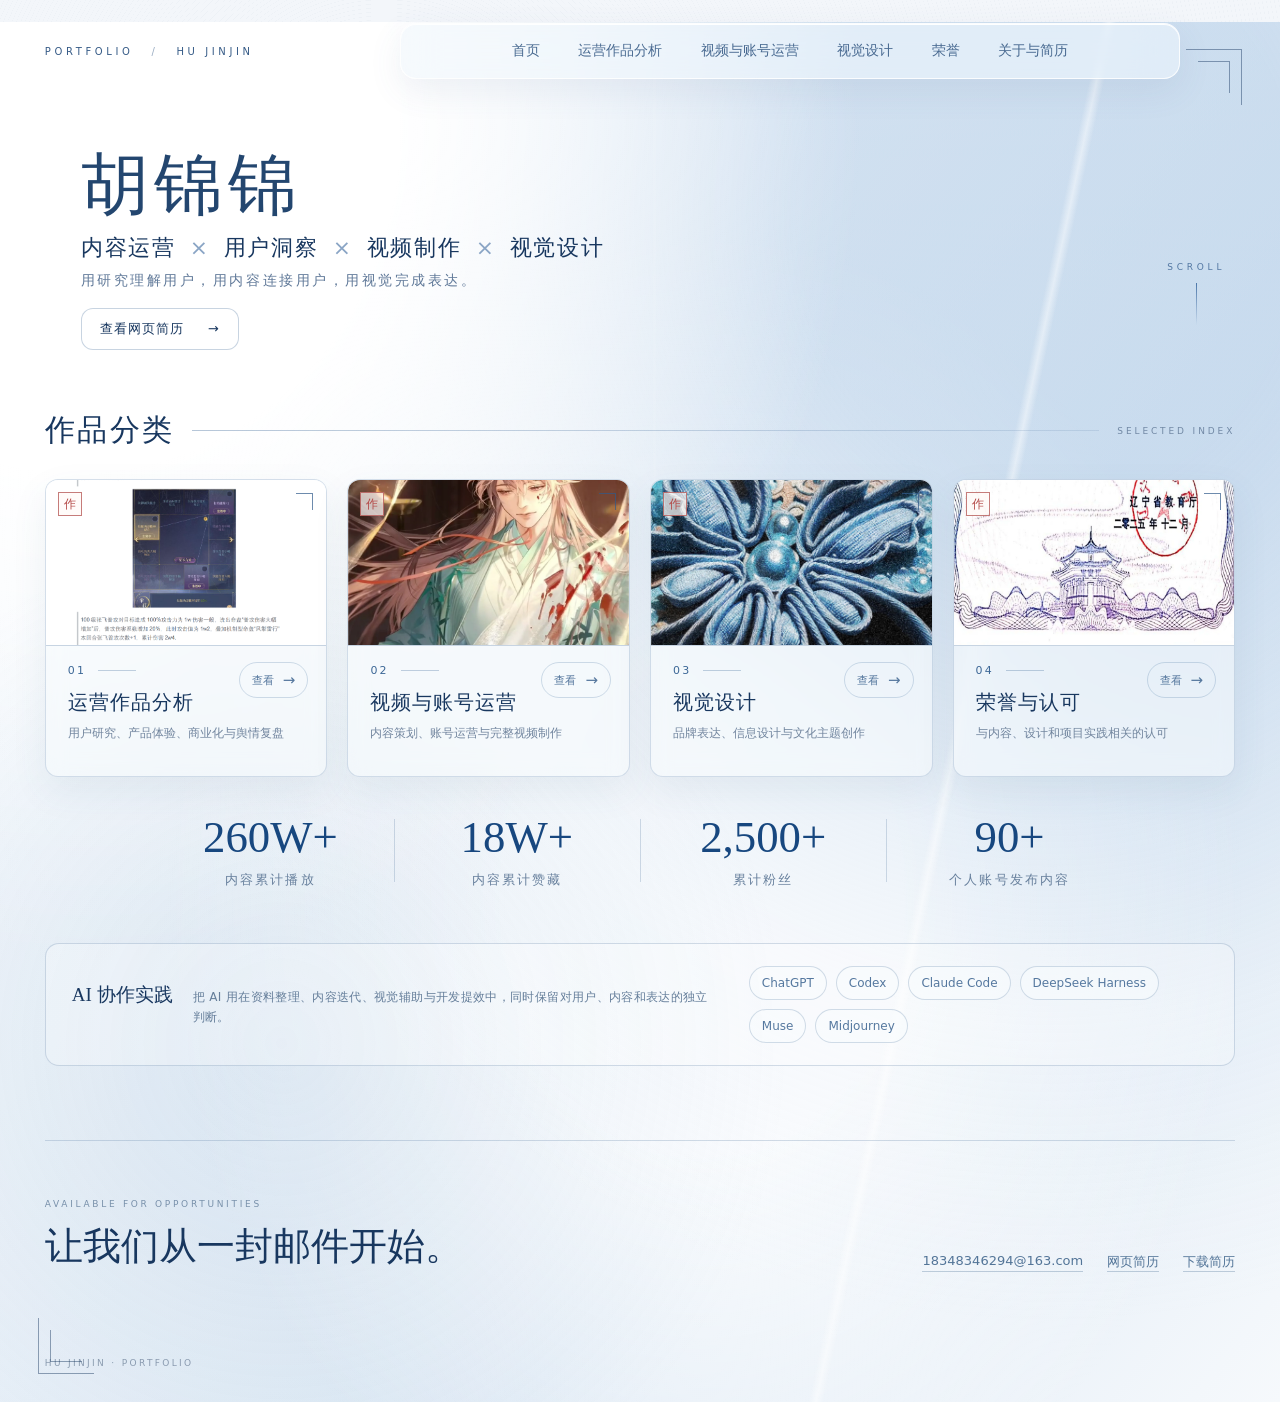
==== commit a46834f5: "Keep Pages entry on verified app bundle" ====
--- a/index.html
+++ b/index.html
@@ -6,11 +6,10 @@
     <meta name="description" content="胡锦锦的个人作品集：用户洞察、内容运营、视频制作与视觉设计。" />
     <meta name="theme-color" content="#eef4f9" />
     <title>胡锦锦｜个人作品集</title>
-    <script type="module" crossorigin src="/assets/index-C0cofEKN.js"></script>
+    <script type="module" crossorigin src="/assets/index-CzNAs6nN.js"></script>
     <link rel="stylesheet" crossorigin href="/assets/index-Db_wsuV0.css">
   </head>
   <body>
     <div id="root"></div>
   </body>
 </html>
-
